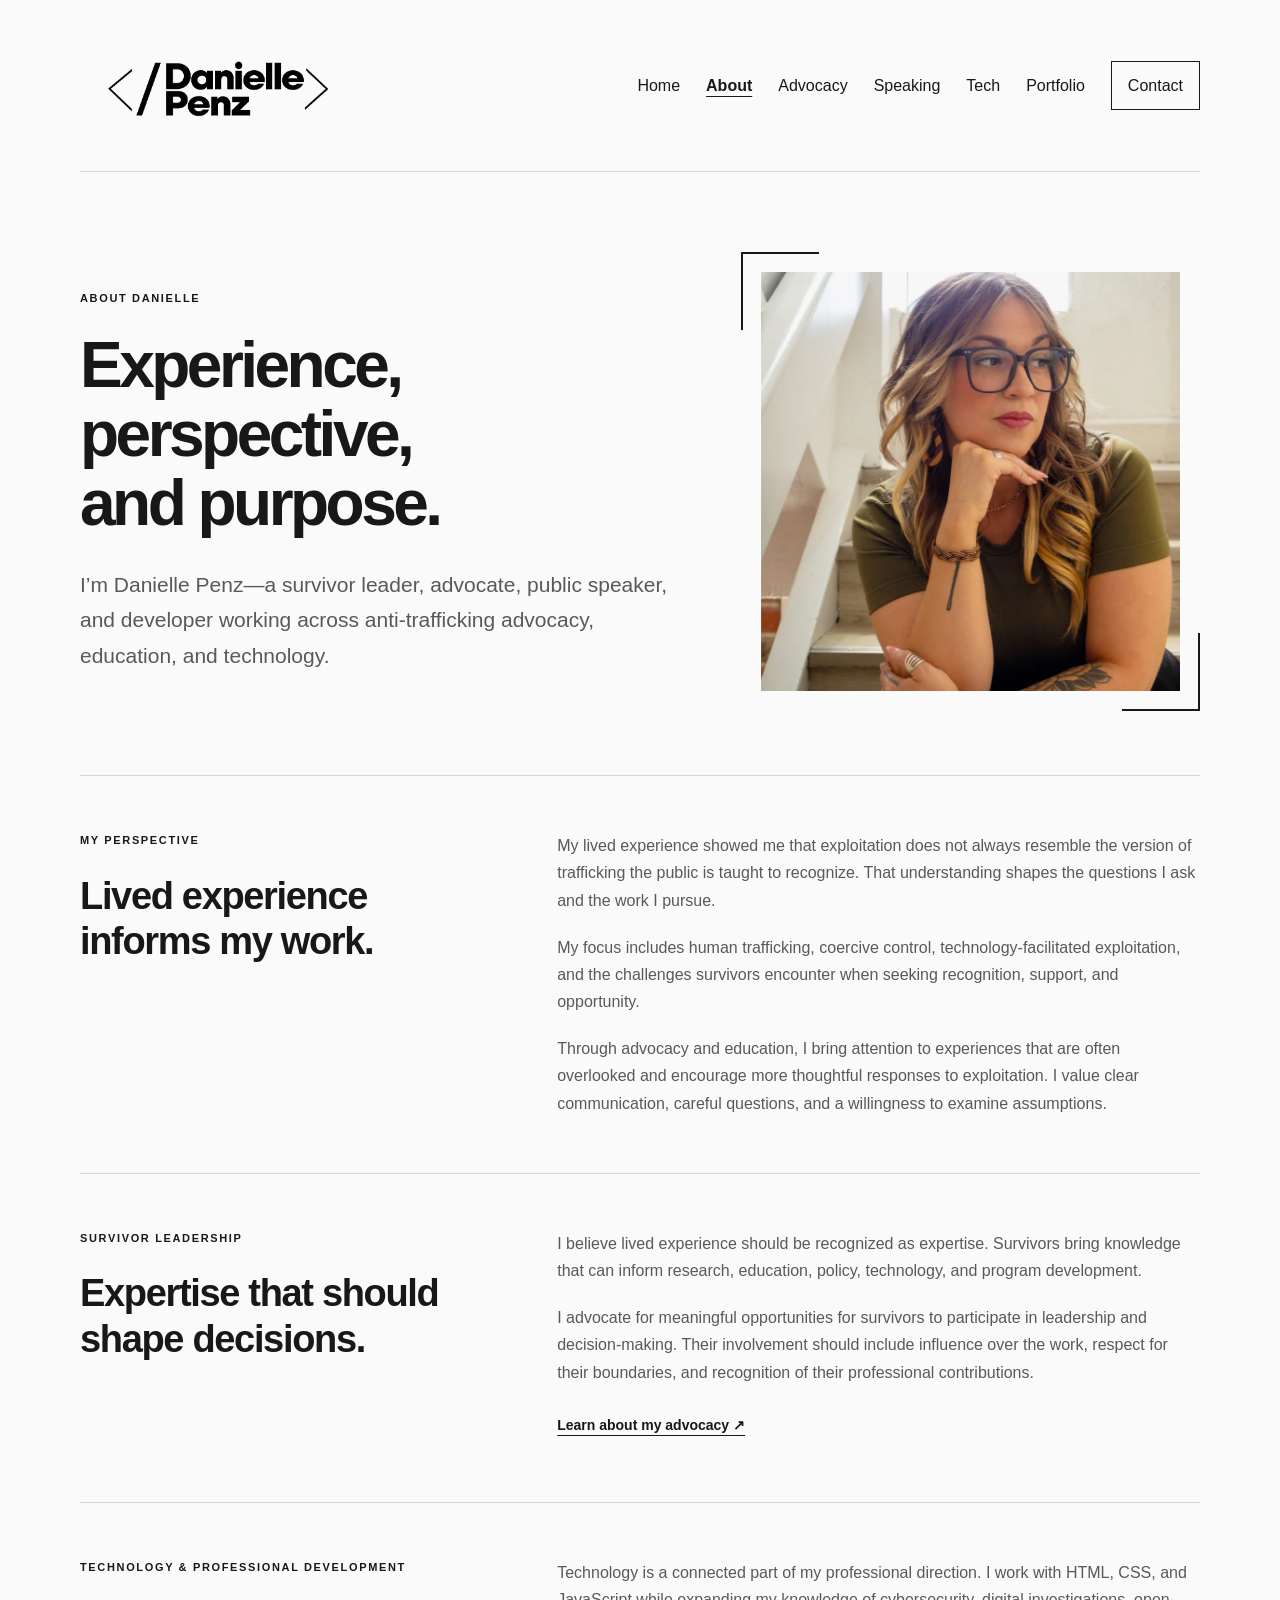
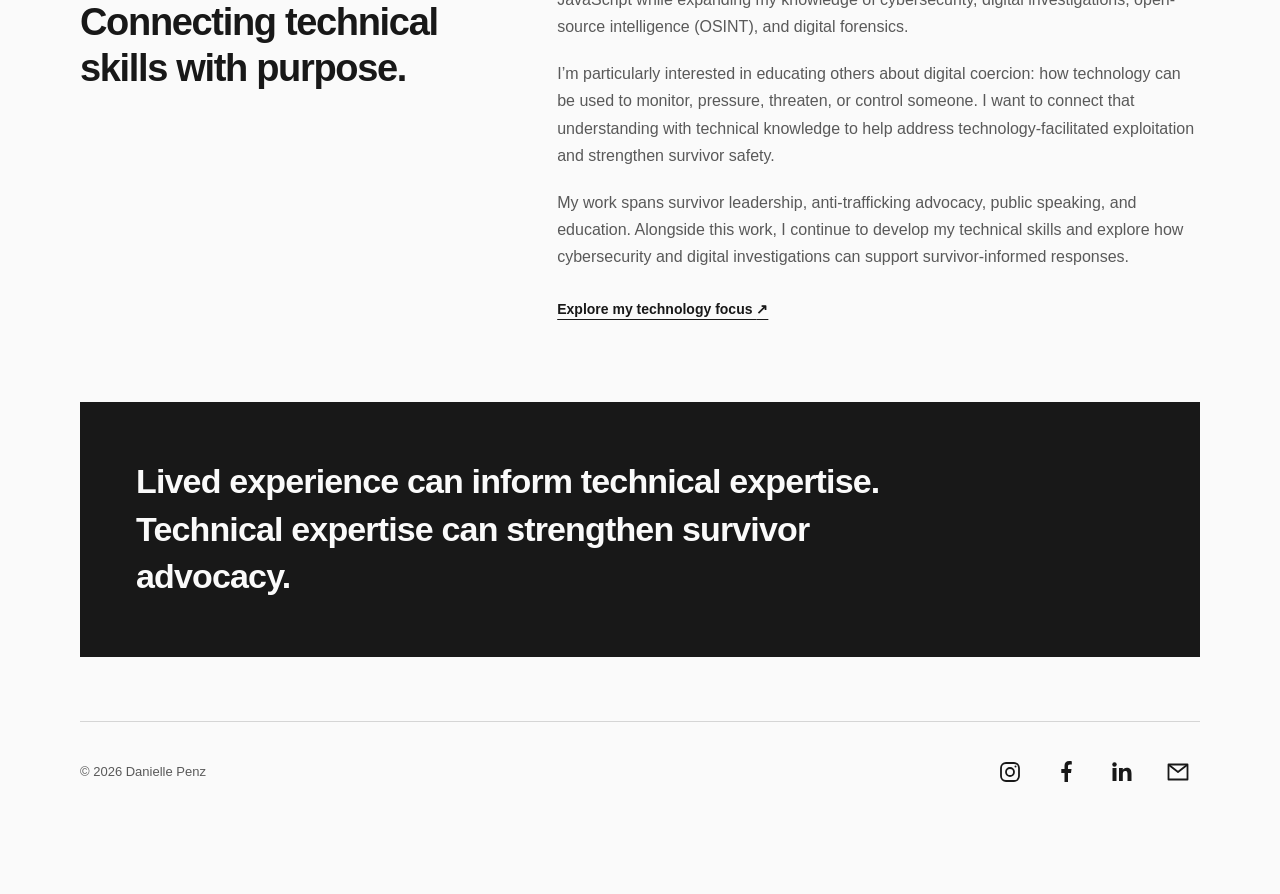
==== about.html @ a491c92e "Refine website wording, navigation, and contact layout" ====
<!doctype html>
<html lang="en">

<head>
    <meta charset="UTF-8">
    <meta name="viewport" content="width=device-width, initial-scale=1.0">
    <meta name="description"
        content="Meet Danielle Penz, a survivor leader, advocate, public speaker, and developer connecting lived experience with education about human trafficking, digital coercion, and systems change.">
    <title>About | Danielle Penz</title>
    <link rel="stylesheet" href="css/style.css">
    <script src="js/main.js" defer></script>
</head>

<body>
    <a class="skip-link" href="#main-content">Skip to content</a>

    <header class="site-header">
        <a class="site-name" href="index.html">
            <img class="site-logo" src="images/dpenz-logo.png" alt="Danielle Penz — Home">
        </a>
    
        <nav aria-label="Main navigation">
            <a href="index.html">Home</a>
            <a href="about.html" aria-current="page">About</a>
            <a href="advocacy.html">Advocacy</a>
            <a href="speaking.html">Speaking</a>
            <a href="tech.html">Tech</a>
            <a href="portfolio.html">Portfolio</a>
            <a href="contact.html">Contact</a>
        </nav>
    </header>

    <main id="main-content" tabindex="-1">
        <section class="page-intro photo-intro" aria-labelledby="page-title">
            <div>
                <p class="eyebrow">About Danielle</p>

                <h1 id="page-title">Experience, perspective, and purpose.</h1>

                <p class="page-lead">
                    I’m Danielle Penz—a survivor leader, advocate,
                    public speaker, and developer working across
                    anti-trafficking advocacy, education, and technology.
                </p>
            </div>

            <figure class="editorial-portrait">
                <img src="images/danielle-about.webp" alt="Danielle Penz seated beside a window" width="900"
                    height="900" fetchpriority="high" loading="eager">
            </figure>
        </section>

        <section class="content-section" aria-labelledby="perspective-title">
            <div>
                <p class="eyebrow">My perspective</p>
                <h2 id="perspective-title">Lived experience informs my work.</h2>
            </div>

            <div class="prose">
                <p>
                    My lived experience showed me that exploitation
                    does not always resemble the version of trafficking
                    the public is taught to recognize. That understanding
                    shapes the questions I ask and the work I pursue.
                </p>

                <p>
                    My focus includes human trafficking, coercive
                    control, technology-facilitated exploitation,
                    and the challenges survivors encounter when
                    seeking recognition, support, and opportunity.
                </p>

                <p>
                    Through advocacy and education, I bring attention
                    to experiences that are often overlooked and
                    encourage more thoughtful responses to exploitation.
                    I value clear communication, careful questions,
                    and a willingness to examine assumptions.
                </p>
            </div>
        </section>

        <section class="content-section" aria-labelledby="leadership-title">
            <div>
                <p class="eyebrow">Survivor leadership</p>
                <h2 id="leadership-title">Expertise that should shape decisions.</h2>
            </div>

            <div class="prose">
                <p>
                    I believe lived experience should be recognized
                    as expertise. Survivors bring knowledge that can
                    inform research, education, policy, technology,
                    and program development.
                </p>

                <p>
                    I advocate for meaningful opportunities
                    for survivors to participate in leadership and
                    decision-making. Their involvement should include
                    influence over the work, respect for their boundaries,
                    and recognition of their professional contributions.
                </p>

                <a class="text-link" href="advocacy.html">
                    Learn about my advocacy <span aria-hidden="true">↗</span>
                </a>
            </div>
        </section>

        <section class="content-section" aria-labelledby="technology-title">
            <div>
                <p class="eyebrow">Technology &amp; professional development</p>
                <h2 id="technology-title">Connecting technical skills with purpose.</h2>
            </div>

            <div class="prose">
                <p>
                    Technology is a connected part of my professional
                    direction. I work with HTML, CSS, and JavaScript
                    while expanding my knowledge of cybersecurity,
                    digital investigations, open-source intelligence
                    (OSINT), and digital forensics.
                </p>

                <p>
                    I’m particularly interested in educating others
                    about digital coercion: how technology can be used
                    to monitor, pressure, threaten, or control someone.
                    I want to connect that understanding with technical
                    knowledge to help address technology-facilitated
                    exploitation and strengthen survivor safety.
                </p>

                <p>
                    My work spans survivor leadership, anti-trafficking advocacy, public speaking, and education. Alongside this work, I continue to develop my technical skills and explore how cybersecurity and digital investigations can support survivor-informed responses.
                </p>

                <a class="text-link" href="tech.html">
                    Explore my technology focus
                    <span aria-hidden="true">↗</span>
                </a>
            </div>
        </section>

        <aside class="statement" aria-label="Guiding principle">
            <p>
                Lived experience can inform technical expertise.
                Technical expertise can strengthen survivor advocacy.
            </p>
        </aside>
    </main>

    <footer class="site-footer">
        <p>&copy; 2026 Danielle Penz</p>
    
        <div class="social-links" role="group" aria-label="Connect with Danielle">
            <a href="https://www.instagram.com/dani.elle.penz/" aria-label="Danielle Penz on Instagram">
                <svg viewBox="0 0 24 24" fill="none" stroke="currentColor" stroke-width="1.8" aria-hidden="true"
                    focusable="false">
                    <rect x="3" y="3" width="18" height="18" rx="5" />
                    <circle cx="12" cy="12" r="4" />
                    <circle cx="17.5" cy="6.5" r="1" fill="currentColor" stroke="none" />
                </svg>
            </a>
    
            <a href="https://www.facebook.com/dani.elle.455658" aria-label="Danielle Penz on Facebook">
                <svg viewBox="0 0 24 24" fill="currentColor" aria-hidden="true" focusable="false">
                    <path
                        d="M14 22v-9h3l.5-4H14V6.5c0-1.2.4-2 2-2h1.8V1.2C17.5 1.1 16.4 1 15.1 1 12.3 1 10.5 2.7 10.5 5.8V9H7.3v4h3.2v9H14Z" />
                </svg>
            </a>
    
            <a href="https://www.linkedin.com/in/daniellepenz" aria-label="Danielle Penz on LinkedIn">
                <svg viewBox="0 0 24 24" fill="currentColor" aria-hidden="true" focusable="false">
                    <circle cx="4.5" cy="4.5" r="2.2" />
                    <path
                        d="M2.5 8h4v13h-4zM9 8h3.8v1.8h.1c.5-1 1.8-2.1 3.8-2.1 4 0 4.8 2.6 4.8 6V21h-4v-6.5c0-1.6 0-3.6-2.2-3.6s-2.5 1.7-2.5 3.5V21H9V8Z" />
                </svg>
            </a>
    
            <a href="mailto:danielle.penz123@gmail.com" aria-label="Email Danielle Penz">
                <svg viewBox="0 0 24 24" fill="none" stroke="currentColor" stroke-width="1.8" stroke-linecap="round"
                    stroke-linejoin="round" aria-hidden="true" focusable="false">
                    <rect x="2.5" y="4.5" width="19" height="15" />
                    <path d="m3 5 9 7 9-7" />
                </svg>
            </a>
        </div>
    </footer>
    <script type="module" src="https://static.cloudflareinsights.com/beacon.min.js" data-cf-beacon="{&quot;token&quot;:&quot;ff6d3a5f339f40df885882bddbd6ec45&quot;}"></script>
</body>

</html>
---- css/style.css ----
:root {
  --background: #fafafa;
  --text: #181818;
  --muted: #595959;
  --line: #d5d5d5;
}

* {
  box-sizing: border-box;
}

body {
  display: flex;
  flex-direction: column;
  min-height: 100vh;
  min-height: 100svh;
  margin: 0;
  background: var(--background);
  color: var(--text);
  font-family: Arial, Helvetica, sans-serif;
  line-height: 1.7;
}

a {
  color: inherit;
  text-underline-offset: 5px;
}

a:focus-visible {
  outline: 2px solid currentColor;
  outline-offset: 6px;
}

img {
  display: block;
  max-width: 100%;
  height: auto;
}

[hidden] {
  display: none !important;
}

.site-header,
main,
.site-footer {
  width: min(1120px, calc(100% - 64px));
  margin-inline: auto;
}

main {
  flex: 1;
}

.site-header {
  display: flex;
  flex-wrap: wrap;
  justify-content: space-between;
  align-items: center;
  gap: 28px;
  padding-block: 28px;
  border-bottom: 1px solid var(--line);
}

.site-name {
  flex-shrink: 0;
  font-size: 16px;
  font-weight: 700;
  letter-spacing: 0.18em;
  text-transform: uppercase;
  text-decoration: none;
}

nav {
  display: flex;
  align-items: center;
  flex-wrap: wrap;
  gap: 12px 26px;
}

nav a {
  padding-block: 8px;
  font-size: 16px;
  text-decoration: none;
}

nav a:hover,
nav a[aria-current="page"] {
  text-decoration: underline;
  text-decoration-thickness: 1px;
}

nav a[aria-current="page"] {
  font-weight: 700;
}

.site-header nav a[href="contact.html"] {
  padding: 10px 16px;
  border: 1px solid var(--text);
}

.site-header nav a[href="contact.html"]:hover {
  background: var(--text);
  color: var(--background);
}

.menu-toggle {
  min-height: 44px;
  padding: 10px 16px;
  border: 1px solid var(--text);
  background: transparent;
  color: var(--text);
  font: inherit;
  font-size: 14px;
  font-weight: 700;
  cursor: pointer;
}

.menu-toggle:hover,
.menu-toggle[aria-expanded="true"] {
  background: var(--text);
  color: var(--background);
}

.menu-toggle:focus-visible {
  outline: 2px solid var(--text);
  outline-offset: 4px;
}

.eyebrow {
  margin: 0 0 24px;
  font-size: 11px;
  font-weight: 700;
  letter-spacing: 0.15em;
  line-height: 1.6;
  text-transform: uppercase;
}

h1,
h2,
h3 {
  text-wrap: balance;
}

h1 {
  margin: 0;
  font-size: clamp(36px, 5.2vw, 64px);
  font-weight: 700;
  letter-spacing: -0.055em;
  line-height: 1.08;
}

h2 {
  margin: 0 0 20px;
  font-size: clamp(26px, 3.2vw, 38px);
  letter-spacing: -0.035em;
  line-height: 1.2;
}

h3 {
  margin: 0 0 20px;
  font-size: 28px;
  letter-spacing: -0.025em;
  line-height: 1.2;
}

.hero {
  display: grid;
  grid-template-columns: minmax(0, 1.4fr) minmax(0, 1fr);
  align-items: center;
  gap: 64px;
  padding-block: clamp(56px, 9vw, 112px);
}

.hero-content {
  min-width: 0;
}

.hero-description {
  max-width: 540px;
  margin-block: 28px 32px;
  color: var(--muted);
  font-size: 18px;
}

.hero-actions {
  display: flex;
  align-items: center;
  flex-wrap: wrap;
  gap: 20px 28px;
}

.button {
  display: inline-block;
  padding: 14px 22px;
  border: 1px solid var(--text);
  background: var(--text);
  color: white;
  font-size: 14px;
  font-weight: 700;
  line-height: 1.5;
  text-align: center;
  text-decoration: none;
}

.button:hover {
  background: #383838;
}

.button:focus-visible {
  outline-color: var(--text);
}

.text-link {
  display: inline-block;
  max-width: 100%;
  padding-block: 8px;
  font-size: 14px;
  font-weight: 700;
  overflow-wrap: anywhere;
}

.text-link:hover {
  color: var(--muted);
}

.hero-portrait {
  position: relative;
  isolation: isolate;
  width: 100%;
  max-width: 360px;
  justify-self: end;
  margin: 0;
}

.hero-portrait::before {
  position: absolute;
  inset: 14px -14px -14px 14px;
  z-index: -1;
  border: 1px solid var(--line);
  content: "";
}

.hero-portrait img {
  position: relative;
  width: 100%;
}

.page-intro {
  max-width: 880px;
  padding-block: 80px 64px;
}

.page-lead {
  max-width: 680px;
  margin: 28px 0 0;
  color: var(--muted);
  font-size: clamp(18px, 2vw, 21px);
}

.photo-intro {
  display: grid;
  grid-template-columns: minmax(0, 1.3fr) minmax(0, 1fr);
  align-items: center;
  gap: 64px;
  max-width: none;
}

.editorial-portrait {
  margin: 0;
  padding: 0 12px 12px 0;
  background:
    linear-gradient(
      to right,
      transparent 12px,
      var(--line) 12px
    ) bottom / 100% 1px no-repeat,
    linear-gradient(
      to bottom,
      transparent 12px,
      var(--line) 12px
    ) right / 1px 100% no-repeat;
}

.editorial-portrait img {
  width: 100%;
  height: auto;
}

.content-section {
  display: grid;
  grid-template-columns: minmax(0, 0.9fr) minmax(0, 1.4fr);
  align-items: start;
  gap: 64px;
  padding-block: 56px;
  border-top: 1px solid var(--line);
}

.content-section > * {
  min-width: 0;
}

.prose p,
.project > p:not(.eyebrow) {
  margin: 0 0 20px;
  color: var(--muted);
}

.prose > :last-child {
  margin-bottom: 0;
}

.statement {
  margin-block: 16px 64px;
  padding: clamp(28px, 5vw, 56px);
  background: var(--text);
  color: var(--background);
}

.statement p {
  max-width: 800px;
  margin: 0;
  font-size: clamp(22px, 3vw, 34px);
  font-weight: 700;
  letter-spacing: -0.025em;
  line-height: 1.4;
}

.topic-list {
  margin: 0;
  padding: 0;
  list-style: none;
}

.topic-list li {
  padding-block: 18px;
  border-bottom: 1px solid var(--line);
  font-size: 18px;
}

.topic-list li:first-child {
  padding-top: 0;
}

.topic-detail {
  border-bottom: 1px solid var(--line);
}

.topic-detail:first-child {
  border-top: 1px solid var(--line);
}

.topic-detail summary {
  position: relative;
  padding: 22px 40px 22px 0;
  font-size: 18px;
  font-weight: 700;
  line-height: 1.5;
  cursor: pointer;
  list-style: none;
}

.topic-detail summary::-webkit-details-marker {
  display: none;
}

.topic-detail summary::after {
  position: absolute;
  right: 8px;
  top: 27px;
  width: 8px;
  height: 8px;
  border-right: 1px solid currentColor;
  border-bottom: 1px solid currentColor;
  transform: rotate(45deg);
  content: "";
}

.topic-detail[open] summary::after {
  transform: rotate(225deg);
  top: 31px;
}

.topic-detail summary:hover {
  color: var(--muted);
}

.topic-detail summary:focus-visible {
  outline: 2px solid var(--text);
  outline-offset: 4px;
}

.topic-detail p {
  margin: 0;
  padding: 0 24px 24px 0;
  color: var(--muted);
}

.project-tools {
  display: flex;
  flex-wrap: wrap;
  gap: 8px;
  margin: 24px 0;
  padding: 0;
  list-style: none;
}

.project-tools li {
  padding: 6px 12px;
  border: 1px solid var(--line);
  font-size: 12px;
}

.tech-grid {
  display: grid;
  grid-template-columns: repeat(2, minmax(0, 1fr));
  gap: 24px;
  margin-block: 8px 56px;
}

.tech-card {
  min-width: 0;
  padding: clamp(24px, 3vw, 36px);
  border: 1px solid var(--line);
  background: #fff;
}

.tech-card:first-child {
  background: var(--text);
  color: var(--background);
}

.tech-card:first-child .prose p {
  color: #dedede;
}

.tech-card h2 {
  font-size: clamp(26px, 2.8vw, 34px);
}

.callout {
  margin-block: 24px 64px;
  padding: clamp(28px, 5vw, 56px);
  background: var(--text);
  color: var(--background);
}

.callout .eyebrow {
  color: #bdbdbd;
}

.callout h2 {
  max-width: 740px;
}

.callout > p:not(.eyebrow) {
  max-width: 640px;
  margin: 0 0 28px;
  color: #dedede;
}

.callout .button {
  border-color: var(--background);
  background: var(--background);
  color: var(--text);
}

.callout .button:hover {
  background: #dedede;
}

.callout .button:focus-visible {
  outline-color: var(--background);
}

.contact-panel {
  margin-top: 0;
}

.contact-email {
  display: inline-block;
  max-width: 100%;
  font-size: clamp(18px, 3vw, 32px);
  font-weight: 700;
  letter-spacing: -0.025em;
  overflow-wrap: anywhere;
}

.contact-email:hover {
  color: #c5c5c5;
}

.contact-page .page-intro h1 {
  font-size: clamp(48px, 8vw, 96px);
}

.contact-page .contact-panel {
  padding-block: clamp(36px, 5vw, 64px);
}

.contact-page .contact-email {
  margin-top: 12px;
  font-size: clamp(19px, 3.2vw, 36px);
  text-decoration-thickness: 1px;
  text-underline-offset: 8px;
}

.inquiry-guides {
  display: grid;
  grid-template-columns: repeat(2, minmax(0, 1fr));
  gap: 48px;
  margin-bottom: 56px;
}

.inquiry-guides .content-section {
  display: block;
  padding-block: 28px 0;
}

.inquiry-guides h2 {
  font-size: clamp(26px, 3vw, 34px);
}

.advocacy-page .page-intro {
  max-width: 1000px;
  padding-bottom: 80px;
}

.advocacy-page .content-section {
  padding-block: 64px;
}

.leadership-statement {
  margin-block: 16px 56px;
  padding: clamp(28px, 6vw, 72px);
  background: var(--text);
  color: var(--background);
}

.statement-display {
  max-width: 900px;
  margin: 0;
  font-size: clamp(32px, 5vw, 62px);
  font-weight: 700;
  line-height: 1.12;
  letter-spacing: -0.045em;
  text-wrap: balance;
}

.statement-support {
  max-width: 580px;
  margin: 28px 0 0;
  color: #d5d5d5;
}

.signal-intro {
  display: grid;
  grid-template-columns: minmax(0, 1.6fr) minmax(0, 1fr);
  align-items: center;
  gap: 48px;
  max-width: none;
}

.signal-copy {
  min-width: 0;
}

.signal-art {
  color: #626262;
  padding: 20px 0;
}

.signal-art svg {
  display: block;
  width: 100%;
  height: auto;
}

.portfolio-page .page-intro {
  padding-bottom: 48px;
}

.portfolio-pending {
  display: grid;
  grid-template-columns: minmax(0, 1.2fr) minmax(0, 1fr);
  gap: 48px;
  align-items: end;
  margin-bottom: 80px;
  padding-block: 48px;
  border-top: 1px solid var(--text);
}

.portfolio-pending h2 {
  margin-bottom: 0;
  font-size: clamp(42px, 6vw, 76px);
  font-weight: 400;
  letter-spacing: -0.055em;
}

.speaking-actions {
  margin-top: 32px;
}

.speaking-page #topics-title {
  scroll-margin-top: 32px;
}

.site-footer {
  display: flex;
  justify-content: space-between;
  align-items: center;
  flex-wrap: wrap;
  gap: 16px;
  padding-block: 28px;
  border-top: 1px solid var(--line);
  font-size: 13px;
}

.site-footer p {
  margin: 0;
  color: var(--muted);
}

.site-footer a {
  padding-block: 8px;
}

.has-back-to-top .site-footer {
  padding-bottom: calc(100px + env(safe-area-inset-bottom, 0px));
}

.skip-link {
  position: absolute;
  top: 12px;
  left: 12px;
  z-index: 100;
  padding: 12px 20px;
  background: var(--text);
  color: white;
  font-weight: 700;
  transform: translateY(calc(-100% - 24px));
}

.skip-link:focus {
  transform: translateY(0);
  outline: 2px solid var(--text);
  outline-offset: 3px;
}

.back-to-top {
  position: fixed;
  right: calc(24px + env(safe-area-inset-right, 0px));
  bottom: calc(24px + env(safe-area-inset-bottom, 0px));
  z-index: 50;
  display: inline-flex;
  align-items: center;
  justify-content: center;
  gap: 10px;
  min-height: 44px;
  padding: 12px 18px;
  border: 1px solid var(--text);
  background: var(--background);
  color: var(--text);
  box-shadow: 0 4px 18px rgb(0 0 0 / 8%);
  font: inherit;
  font-size: 13px;
  font-weight: 700;
  cursor: pointer;
}

.back-to-top:hover {
  background: var(--text);
  color: var(--background);
}

.back-to-top:focus-visible {
  outline: 2px solid var(--text);
  outline-offset: 4px;
}

@keyframes section-entrance {
  from {
    opacity: 0.35;
    transform: translateY(12px);
  }

  to {
    opacity: 1;
    transform: translateY(0);
  }
}

@media (prefers-reduced-motion: no-preference) {
  .section-enter {
    animation: section-entrance 450ms ease-out both;
  }
}

.section-enter:focus-within {
  animation: none;
}

@media (max-width: 900px) {
  .site-header {
    align-items: flex-start;
    flex-direction: column;
    gap: 16px;
  }

  .hero,
  .content-section {
    gap: 36px;
  }

  .photo-intro {
    gap: 32px;
  }

  .site-header.has-menu {
    flex-direction: row;
    align-items: center;
    justify-content: space-between;
  }

  .has-menu .site-name {
    flex-shrink: 1;
  }

  .has-menu nav {
    flex-basis: 100%;
    flex-direction: column;
    align-items: stretch;
    gap: 0;
    padding-top: 12px;
    border-top: 1px solid var(--line);
  }

  .has-menu nav a {
    display: block;
    padding: 14px 0;
    border-bottom: 1px solid var(--line);
  }

  .has-menu nav a[href="contact.html"] {
    margin-top: 12px;
    padding: 12px 16px;
    text-align: center;
  }

  .hero-portrait {
    max-width: min(314px, calc(100% - 14px));
  }
}

@media (max-width: 700px) {
  .site-header,
  main,
  .site-footer {
    width: calc(100% - 40px);
  }

  .site-header {
    padding-block: 24px;
  }

  nav {
    gap: 8px 20px;
  }

  .hero {
    grid-template-columns: 1fr;
    gap: 40px;
    padding-block: 48px 56px;
  }

  .hero-description {
    font-size: 16px;
  }

  .hero-portrait {
    justify-self: start;
    max-width: min(314px, calc(100% - 14px));
  }

  .page-intro {
    padding-block: 48px;
  }

  .content-section {
    grid-template-columns: 1fr;
    gap: 20px;
    padding-block: 40px;
  }

  .statement,
  .callout {
    margin-bottom: 48px;
  }

  .topic-list li,
  .topic-detail summary {
    font-size: 16px;
  }

  .photo-intro,
  .tech-grid {
    grid-template-columns: 1fr;
  }

  .editorial-portrait {
    width: 100%;
    max-width: 420px;
  }

  .signal-intro,
  .portfolio-pending,
  .inquiry-guides {
    grid-template-columns: 1fr;
    gap: 28px;
  }

  .signal-art {
    width: min(100%, 280px);
    justify-self: end;
    padding: 0;
  }

  .advocacy-page .page-intro {
    padding-bottom: 48px;
  }

  .advocacy-page .content-section {
    padding-block: 40px;
  }

  .portfolio-pending {
    margin-bottom: 48px;
    padding-block: 32px;
  }

  .back-to-top {
    right: calc(16px + env(safe-area-inset-right, 0px));
    bottom: calc(16px + env(safe-area-inset-bottom, 0px));
    padding: 10px 14px;
  }
}

@media (prefers-reduced-motion: reduce) {
  .section-enter {
    animation: none;
  }
}

@media print {
  .back-to-top {
    display: none !important;
  }

  .section-enter {
    animation: none;
  }
}

.site-name {
  display: block;
  width: 276px;
  max-width: 100%;
  overflow: hidden;
  line-height: 0;
}

.site-logo {
  display: block;
  width: 100%;
  height: 115px;
  object-fit: cover;
  object-position: center;
}

@media (max-width: 700px) {
  .site-name {
    width: 210px;
  }

  .site-logo {
    height: 88px;
  }
}

.advocacy-page .advocacy-intro {
  display: grid;
  grid-template-columns: minmax(0, 1.2fr) minmax(0, 1fr);
  align-items: center;
  gap: 48px;
  max-width: none;
  padding-block: 80px;
}

.advocacy-intro-copy {
  min-width: 0;
}

.advocacy-intro h1 {
  font-size: clamp(36px, 4.5vw, 58px);
}

.advocacy-wave {
  width: 100%;
  color: var(--text);
}

.advocacy-wave svg {
  display: block;
  width: 100%;
  height: auto;
}

.advocacy-page .leadership-statement {
  margin-top: 0;
}

.contact-layout {
  display: grid;
  grid-template-columns: minmax(0, 1fr) minmax(0, 1.1fr);
  align-items: start;
  gap: clamp(32px, 5vw, 72px);
  padding-block: 72px 88px;
}

.contact-layout > * {
  min-width: 0;
}

.contact-page .contact-intro {
  max-width: none;
  padding: 0;
}

.contact-page .contact-intro h1 {
  max-width: 7ch;
  font-size: clamp(52px, 6.5vw, 88px);
}

.contact-intro .page-lead {
  max-width: 470px;
}

.contact-signature {
  margin: 36px 0 0;
  padding-top: 24px;
  border-top: 1px solid var(--text);
  font-size: 11px;
  font-weight: 700;
  letter-spacing: 0.13em;
  line-height: 1.8;
  text-transform: uppercase;
}

.inquiry-card {
  position: relative;
  isolation: isolate;
  margin-right: 10px;
  padding: clamp(24px, 3.5vw, 44px);
  border: 1px solid var(--text);
  background: var(--background);
}

.inquiry-card::before {
  position: absolute;
  inset: 8px -9px -9px 8px;
  z-index: -1;
  border: 1px solid var(--text);
  content: "";
  pointer-events: none;
}

.inquiry-card-logo {
  width: min(240px, 100%);
  margin-bottom: 24px;
}

.inquiry-card-logo img {
  display: block;
  width: 100%;
  height: auto;
}

.inquiry-card > .eyebrow {
  margin-bottom: 16px;
}

.inquiry-card h2 {
  margin-bottom: 16px;
  font-size: clamp(28px, 3vw, 38px);
}

.inquiry-card-description {
  margin: 0 0 28px;
  color: var(--muted);
}

.inquiry-card-actions {
  display: grid;
  gap: 12px;
}

.inquiry-card-actions .button {
  display: flex;
  justify-content: space-between;
  align-items: center;
  gap: 16px;
  min-height: 54px;
  padding: 16px 20px;
  text-align: left;
}

.inquiry-card-actions .button span:first-child {
  min-width: 0;
}

.inquiry-card-actions .button span[aria-hidden="true"] {
  flex-shrink: 0;
  font-size: 22px;
  line-height: 1;
}

.inquiry-card-direct {
  margin-top: 28px;
  padding-top: 24px;
  border-top: 1px solid var(--line);
}

.inquiry-card-direct .eyebrow {
  margin-bottom: 10px;
}

.inquiry-email {
  display: inline-block;
  max-width: 100%;
  padding-block: 4px;
  font-size: clamp(16px, 1.8vw, 21px);
  font-weight: 700;
  letter-spacing: -0.025em;
  overflow-wrap: anywhere;
  text-decoration-thickness: 1px;
  text-underline-offset: 5px;
}

.inquiry-email:hover {
  color: var(--muted);
}

.inquiry-email-note {
  margin: 12px 0 0;
  color: var(--muted);
  font-size: 13px;
}

@media (max-width: 900px) {
  .advocacy-page .advocacy-intro {
    gap: 28px;
    padding-block: 56px;
  }

  .contact-layout {
    grid-template-columns: 1fr;
    gap: 40px;
    padding-block: 48px 64px;
  }

  .contact-page .contact-intro h1 {
    max-width: none;
  }

  .contact-intro .page-lead {
    max-width: 640px;
  }

  .contact-signature {
    max-width: 640px;
  }

  .inquiry-card {
    width: calc(100% - 10px);
    max-width: 640px;
    margin-right: 0;
  }
}

@media (max-width: 700px) {
  .advocacy-page .advocacy-intro {
    grid-template-columns: 1fr;
    gap: 28px;
    padding-block: 48px;
  }

  .advocacy-wave {
    width: min(100%, 460px);
    justify-self: center;
  }

  .contact-page .contact-intro h1 {
    font-size: clamp(48px, 11vw, 72px);
  }

  .inquiry-card {
    padding: 24px;
  }

  .inquiry-card-actions .button {
    padding: 14px 16px;
  }
}

.contact-page .inquiry-card {
  position: relative;
  isolation: isolate;
  border: 1px solid var(--text);
  background: var(--background);
  outline: 1px solid var(--line);
  outline-offset: 8px;
}

.contact-page .inquiry-card::before {
  content: none;
}

.portfolio-page .portfolio-intro {
  display: grid;
  grid-template-columns: minmax(0, 1.3fr) minmax(0, 1fr);
  align-items: center;
  gap: 48px;
  max-width: none;
}

.portfolio-intro > div {
  min-width: 0;
}

.portfolio-art {
  width: 100%;
  max-width: 440px;
  justify-self: end;
  color: var(--text);
}

.portfolio-art svg {
  display: block;
  width: 100%;
  height: auto;
}

@media (max-width: 700px) {
  .portfolio-page .portfolio-intro {
    grid-template-columns: 1fr;
    gap: 32px;
  }

  .portfolio-art {
    max-width: 340px;
    justify-self: center;
  }
}

.hero {
  grid-template-columns: minmax(0, 1.25fr) minmax(0, 1fr);
  gap: 40px;
}

.hero-portrait {
  width: calc(100% - 40px);
  max-width: 360px;
  justify-self: center;
}

.hero-portrait::before,
.hero-portrait::after {
  position: absolute;
  width: 76px;
  height: 76px;
  z-index: 1;
  border: 0;
  content: "";
  pointer-events: none;
}

.hero-portrait::before {
  inset: -20px auto auto -20px;
  border-top: 2px solid var(--text);
  border-left: 2px solid var(--text);
}

.hero-portrait::after {
  inset: auto -20px -20px auto;
  border-right: 2px solid var(--text);
  border-bottom: 2px solid var(--text);
}

@media (max-width: 700px) {
  .hero {
    grid-template-columns: 1fr;
    gap: 52px;
  }

  .hero-portrait {
    width: calc(100% - 40px);
    max-width: 314px;
    justify-self: center;
  }

  .hero-portrait::before,
  .hero-portrait::after {
    width: 56px;
    height: 56px;
  }
}

.editorial-portrait,
.advocacy-wave,
.signal-art,
.portfolio-art,
.contact-page .inquiry-card {
  position: relative;
  isolation: isolate;
}

.editorial-portrait {
  padding: 0;
  background: none;
}

.editorial-portrait,
.advocacy-wave,
.signal-art,
.portfolio-art {
  width: calc(100% - 40px);
  justify-self: center;
  margin: 20px;
}

.editorial-portrait::before,
.editorial-portrait::after,
.advocacy-wave::before,
.advocacy-wave::after,
.signal-art::before,
.signal-art::after,
.portfolio-art::before,
.portfolio-art::after,
.contact-page .inquiry-card::before,
.contact-page .inquiry-card::after {
  position: absolute;
  width: 76px;
  height: 76px;
  z-index: 1;
  border: 0;
  content: "";
  pointer-events: none;
}

.editorial-portrait::before,
.advocacy-wave::before,
.signal-art::before,
.portfolio-art::before,
.contact-page .inquiry-card::before {
  inset: -20px auto auto -20px;
  border-top: 2px solid var(--text);
  border-left: 2px solid var(--text);
}

.editorial-portrait::after,
.advocacy-wave::after,
.signal-art::after,
.portfolio-art::after,
.contact-page .inquiry-card::after {
  inset: auto -20px -20px auto;
  border-right: 2px solid var(--text);
  border-bottom: 2px solid var(--text);
}

.contact-page .inquiry-card {
  width: calc(100% - 40px);
  justify-self: center;
  margin: 20px;
  border: 1px solid var(--line);
  outline: none;
}

@media (max-width: 700px) {
  .editorial-portrait::before,
  .editorial-portrait::after,
  .advocacy-wave::before,
  .advocacy-wave::after,
  .signal-art::before,
  .signal-art::after,
  .portfolio-art::before,
  .portfolio-art::after,
  .contact-page .inquiry-card::before,
  .contact-page .inquiry-card::after {
    width: 56px;
    height: 56px;
  }
}

.social-links {
  display: flex;
  align-items: center;
  flex-wrap: wrap;
  gap: 12px;
}

.social-links a {
  display: inline-flex;
  align-items: center;
  justify-content: center;
  flex-shrink: 0;
  min-width: 44px;
  min-height: 44px;
  padding: 10px;
  color: #181818;
  text-decoration: none;
}

.social-links svg {
  display: block;
  flex-shrink: 0;
  width: 24px;
  height: 24px;
}

.social-links a:hover {
  color: #595959;
}

.social-links a:focus-visible {
  outline: 2px solid var(--text);
  outline-offset: 4px;
}

.contact-social {
  display: flex;
  justify-content: space-between;
  align-items: center;
  flex-wrap: wrap;
  gap: 24px 40px;
  margin-bottom: 48px;
  padding-block: 40px;
  border-top: 1px solid var(--line);
}

.contact-social .eyebrow {
  margin-bottom: 12px;
}

.contact-social h2 {
  margin: 0;
}

.social-links-labeled {
  gap: 12px 24px;
}

.social-links-labeled a {
  justify-content: flex-start;
  gap: 10px;
  font-size: 14px;
  font-weight: 700;
}

.social-links-labeled a:hover span {
  text-decoration: underline;
  text-underline-offset: 5px;
}

@media (max-width: 700px) {
  .contact-social {
    align-items: flex-start;
    flex-direction: column;
    padding-block: 32px;
  }

  .social-links-labeled {
    gap: 8px 16px;
  }
}
.contact-conversation {
  width: min(100%, 380px);
  margin-top: 56px;
  color: var(--text);
}

.contact-conversation svg {
  display: block;
  width: 100%;
  height: auto;
}
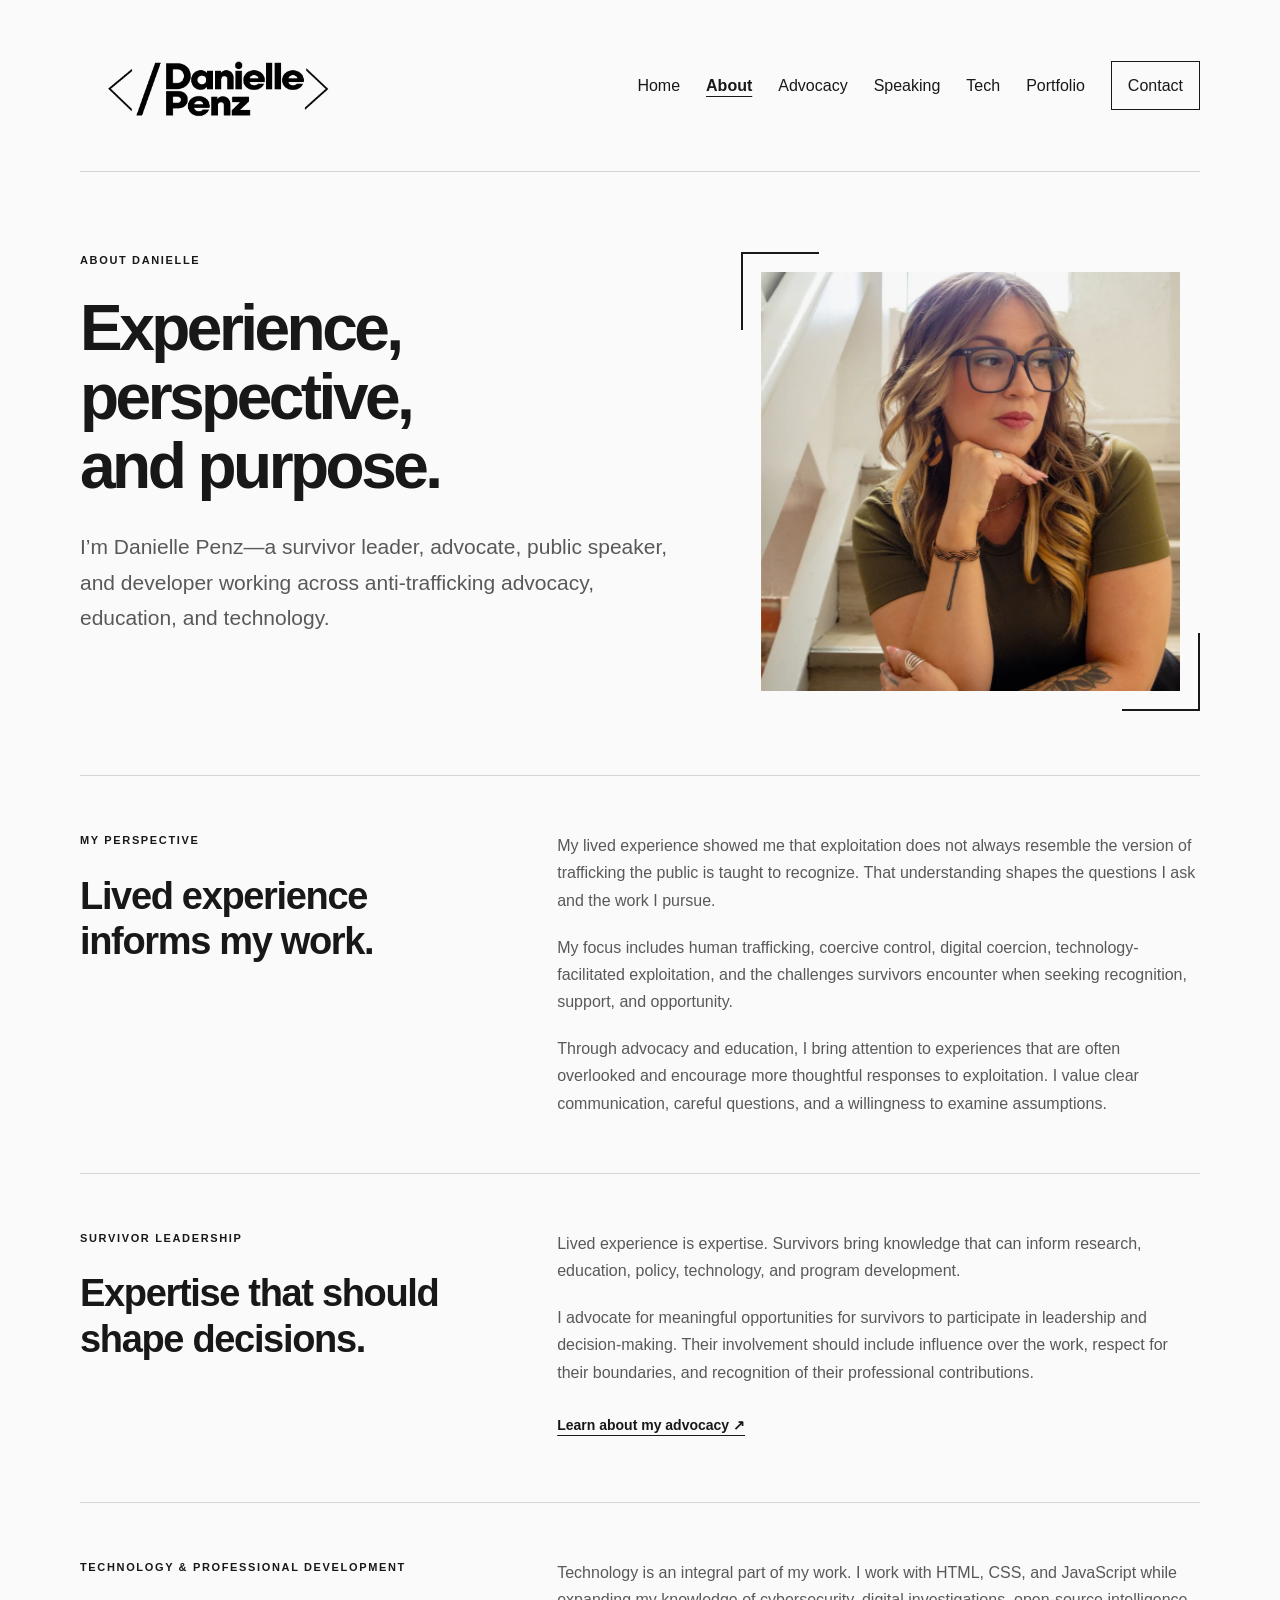
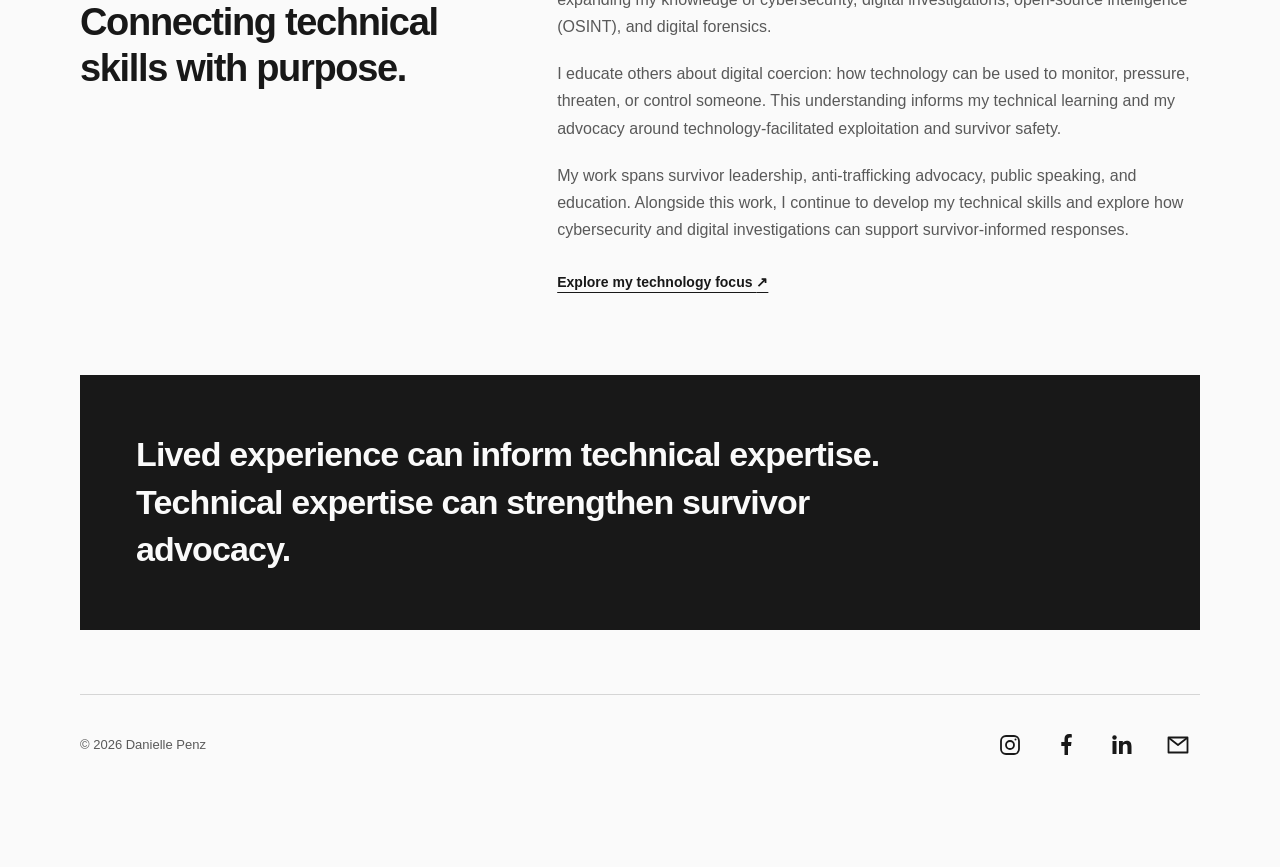
==== commit 421a0c22: "Refine site copy, portfolio, and page layout consistency" ====
--- a/about.html
+++ b/about.html
@@ -66,7 +66,7 @@
 
                 <p>
                     My focus includes human trafficking, coercive
-                    control, technology-facilitated exploitation,
+                    control, digital coercion, technology-facilitated exploitation,
                     and the challenges survivors encounter when
                     seeking recognition, support, and opportunity.
                 </p>
@@ -89,8 +89,7 @@
 
             <div class="prose">
                 <p>
-                    I believe lived experience should be recognized
-                    as expertise. Survivors bring knowledge that can
+                    Lived experience is expertise. Survivors bring knowledge that can
                     inform research, education, policy, technology,
                     and program development.
                 </p>
@@ -117,20 +116,14 @@
 
             <div class="prose">
                 <p>
-                    Technology is a connected part of my professional
-                    direction. I work with HTML, CSS, and JavaScript
+                    Technology is an integral part of my work. I work with HTML, CSS, and JavaScript
                     while expanding my knowledge of cybersecurity,
                     digital investigations, open-source intelligence
                     (OSINT), and digital forensics.
                 </p>
 
                 <p>
-                    I’m particularly interested in educating others
-                    about digital coercion: how technology can be used
-                    to monitor, pressure, threaten, or control someone.
-                    I want to connect that understanding with technical
-                    knowledge to help address technology-facilitated
-                    exploitation and strengthen survivor safety.
+                    I educate others about digital coercion: how technology can be used to monitor, pressure, threaten, or control someone. This understanding informs my technical learning and my advocacy around technology-facilitated exploitation and survivor safety.
                 </p>
 
                 <p>
--- a/css/style.css
+++ b/css/style.css
@@ -1393,3 +1393,78 @@
   width: 100%;
   height: auto;
 }
+
+.portfolio-content-card {
+  min-width: 0;
+  padding: clamp(24px, 4vw, 40px);
+  border: 1px solid var(--line);
+}
+
+.portfolio-content-card h3 {
+  margin-top: 0;
+  font-size: clamp(24px, 3vw, 32px);
+  line-height: 1.2;
+  letter-spacing: -0.025em;
+}
+
+.portfolio-content-card > p:not(.eyebrow) {
+  color: var(--muted);
+}
+
+.portfolio-content-links {
+  display: flex;
+  flex-wrap: wrap;
+  gap: 12px 24px;
+  margin-top: 24px;
+}
+
+.portfolio-content-links a {
+  display: inline-flex;
+  align-items: center;
+  gap: 10px;
+  min-height: 44px;
+  font-size: 14px;
+  font-weight: 700;
+}
+
+.portfolio-content-links svg {
+  width: 24px;
+  height: 24px;
+  flex-shrink: 0;
+}
+
+#main-content > :is(.hero, .page-intro, .contact-layout) {
+  padding-block: 80px 64px;
+  align-items: start;
+}
+
+#main-content > :is(.hero, .page-intro, .contact-layout) h1 {
+  font-size: clamp(36px, 5.2vw, 64px);
+  line-height: 1.08;
+  letter-spacing: -0.055em;
+}
+
+#main-content > .contact-layout .contact-intro h1 {
+  max-width: none;
+}
+
+#main-content > :is(.hero, .page-intro, .contact-layout) :is(.page-lead, .hero-description) {
+  font-size: clamp(18px, 2vw, 21px);
+  line-height: 1.7;
+  margin-top: 28px;
+}
+
+#main-content > :is(.hero, .page-intro, .contact-layout) > :is(.hero-portrait, .editorial-portrait, .advocacy-wave, .signal-art, .portfolio-art, .inquiry-card) {
+  align-self: start;
+  margin-top: 20px;
+}
+
+#main-content > .signal-intro > .signal-art {
+  padding-block: 0;
+}
+
+@media (max-width: 900px) {
+  #main-content > :is(.hero, .page-intro, .contact-layout) {
+    padding-block: 48px 56px;
+  }
+}
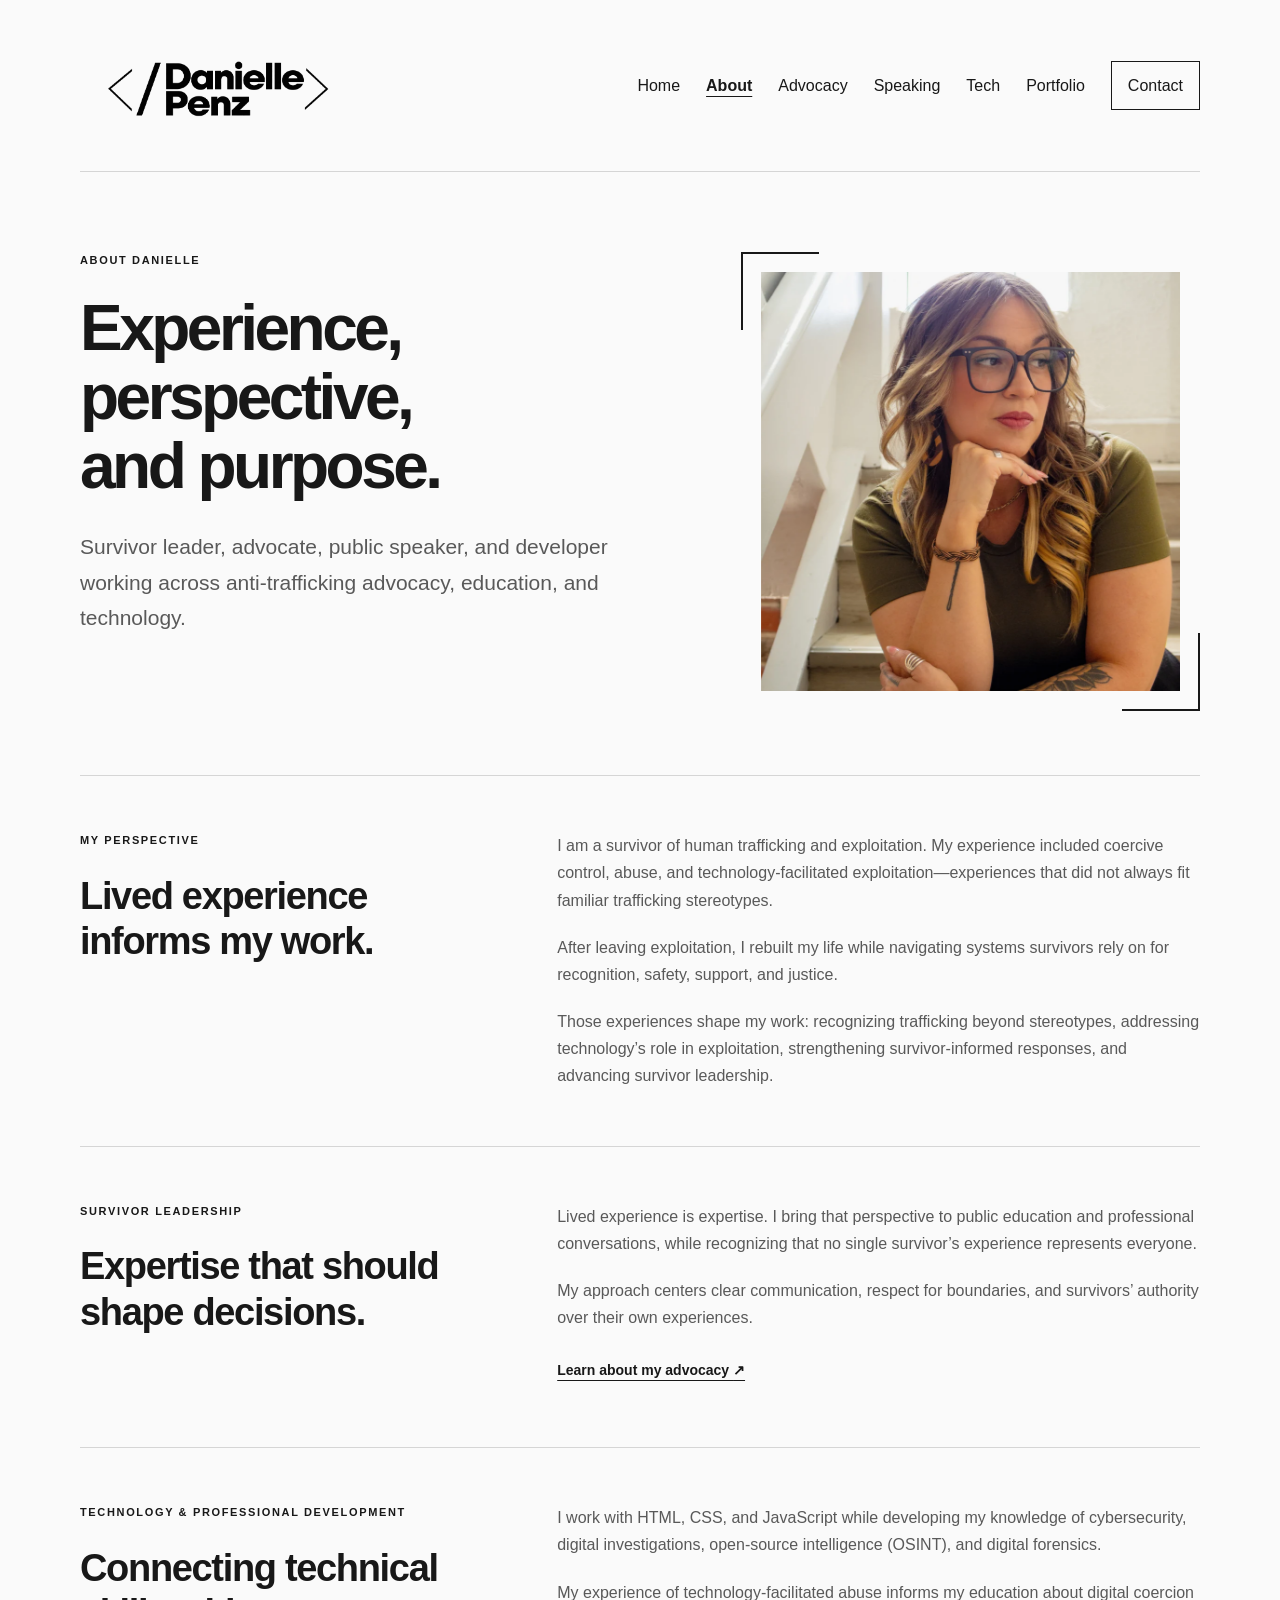
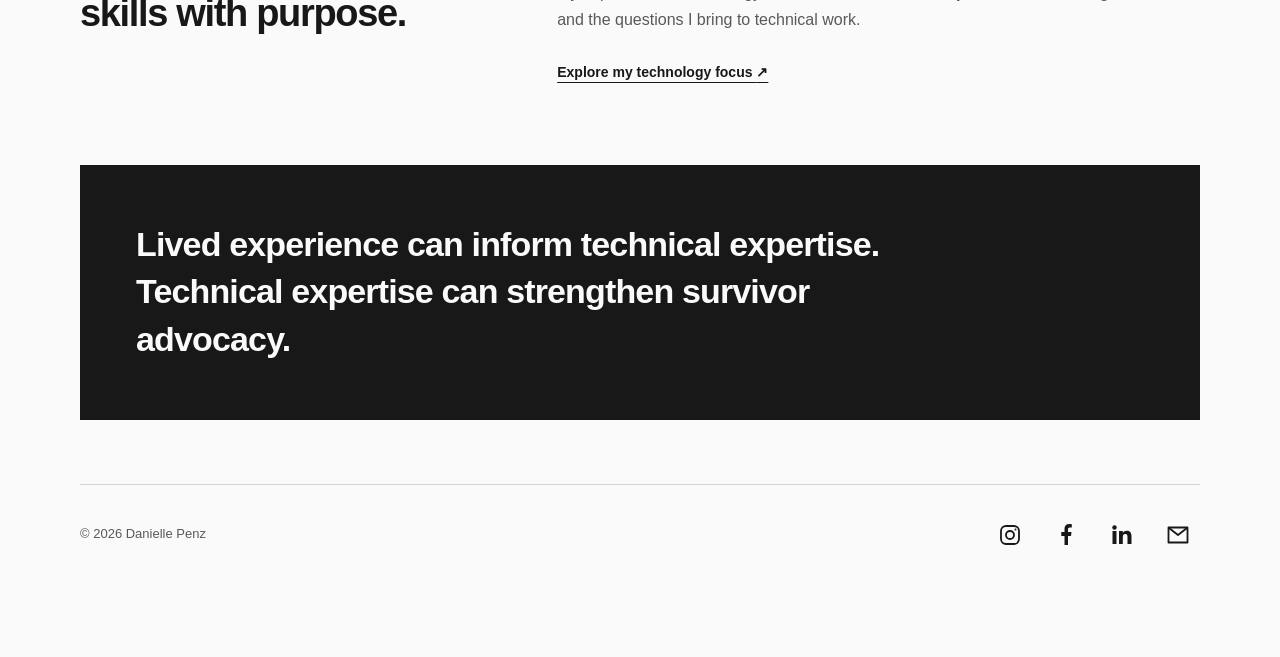
==== commit e421b82a: "Streamline website copy and expand portfolio credentials" ====
--- a/about.html
+++ b/about.html
@@ -18,7 +18,7 @@
         <a class="site-name" href="index.html">
             <img class="site-logo" src="images/dpenz-logo.png" alt="Danielle Penz — Home">
         </a>
-    
+
         <nav aria-label="Main navigation">
             <a href="index.html">Home</a>
             <a href="about.html" aria-current="page">About</a>
@@ -38,7 +38,7 @@
                 <h1 id="page-title">Experience, perspective, and purpose.</h1>
 
                 <p class="page-lead">
-                    I’m Danielle Penz—a survivor leader, advocate,
+                    Survivor leader, advocate,
                     public speaker, and developer working across
                     anti-trafficking advocacy, education, and technology.
                 </p>
@@ -58,25 +58,20 @@
 
             <div class="prose">
                 <p>
-                    My lived experience showed me that exploitation
-                    does not always resemble the version of trafficking
-                    the public is taught to recognize. That understanding
-                    shapes the questions I ask and the work I pursue.
+                    I am a survivor of human trafficking and exploitation. My experience included
+                    coercive control, abuse, and technology-facilitated exploitation—experiences
+                    that did not always fit familiar trafficking stereotypes.
                 </p>
 
                 <p>
-                    My focus includes human trafficking, coercive
-                    control, digital coercion, technology-facilitated exploitation,
-                    and the challenges survivors encounter when
-                    seeking recognition, support, and opportunity.
+                    After leaving exploitation, I rebuilt my life while navigating systems survivors
+                    rely on for recognition, safety, support, and justice.
                 </p>
 
                 <p>
-                    Through advocacy and education, I bring attention
-                    to experiences that are often overlooked and
-                    encourage more thoughtful responses to exploitation.
-                    I value clear communication, careful questions,
-                    and a willingness to examine assumptions.
+                    Those experiences shape my work: recognizing trafficking beyond stereotypes,
+                    addressing technology’s role in exploitation, strengthening survivor-informed
+                    responses, and advancing survivor leadership.
                 </p>
             </div>
         </section>
@@ -89,17 +84,14 @@
 
             <div class="prose">
                 <p>
-                    Lived experience is expertise. Survivors bring knowledge that can
-                    inform research, education, policy, technology,
-                    and program development.
+                    Lived experience is expertise. I bring that perspective to public
+                    education and professional conversations, while recognizing that no
+                    single survivor’s experience represents everyone.
                 </p>
 
                 <p>
-                    I advocate for meaningful opportunities
-                    for survivors to participate in leadership and
-                    decision-making. Their involvement should include
-                    influence over the work, respect for their boundaries,
-                    and recognition of their professional contributions.
+                    My approach centers clear communication, respect for boundaries, and
+                    survivors’ authority over their own experiences.
                 </p>
 
                 <a class="text-link" href="advocacy.html">
@@ -116,18 +108,14 @@
 
             <div class="prose">
                 <p>
-                    Technology is an integral part of my work. I work with HTML, CSS, and JavaScript
-                    while expanding my knowledge of cybersecurity,
-                    digital investigations, open-source intelligence
-                    (OSINT), and digital forensics.
+                    I work with HTML, CSS, and JavaScript while developing my knowledge of
+                    cybersecurity, digital investigations, open-source intelligence (OSINT), and
+                    digital forensics.
                 </p>
 
                 <p>
-                    I educate others about digital coercion: how technology can be used to monitor, pressure, threaten, or control someone. This understanding informs my technical learning and my advocacy around technology-facilitated exploitation and survivor safety.
-                </p>
-
-                <p>
-                    My work spans survivor leadership, anti-trafficking advocacy, public speaking, and education. Alongside this work, I continue to develop my technical skills and explore how cybersecurity and digital investigations can support survivor-informed responses.
+                    My experience of technology-facilitated abuse informs my education
+                    about digital coercion and the questions I bring to technical work.
                 </p>
 
                 <a class="text-link" href="tech.html">
@@ -147,7 +135,7 @@
 
     <footer class="site-footer">
         <p>&copy; 2026 Danielle Penz</p>
-    
+
         <div class="social-links" role="group" aria-label="Connect with Danielle">
             <a href="https://www.instagram.com/dani.elle.penz/" aria-label="Danielle Penz on Instagram">
                 <svg viewBox="0 0 24 24" fill="none" stroke="currentColor" stroke-width="1.8" aria-hidden="true"
@@ -157,14 +145,14 @@
                     <circle cx="17.5" cy="6.5" r="1" fill="currentColor" stroke="none" />
                 </svg>
             </a>
-    
+
             <a href="https://www.facebook.com/dani.elle.455658" aria-label="Danielle Penz on Facebook">
                 <svg viewBox="0 0 24 24" fill="currentColor" aria-hidden="true" focusable="false">
                     <path
                         d="M14 22v-9h3l.5-4H14V6.5c0-1.2.4-2 2-2h1.8V1.2C17.5 1.1 16.4 1 15.1 1 12.3 1 10.5 2.7 10.5 5.8V9H7.3v4h3.2v9H14Z" />
                 </svg>
             </a>
-    
+
             <a href="https://www.linkedin.com/in/daniellepenz" aria-label="Danielle Penz on LinkedIn">
                 <svg viewBox="0 0 24 24" fill="currentColor" aria-hidden="true" focusable="false">
                     <circle cx="4.5" cy="4.5" r="2.2" />
@@ -172,7 +160,7 @@
                         d="M2.5 8h4v13h-4zM9 8h3.8v1.8h.1c.5-1 1.8-2.1 3.8-2.1 4 0 4.8 2.6 4.8 6V21h-4v-6.5c0-1.6 0-3.6-2.2-3.6s-2.5 1.7-2.5 3.5V21H9V8Z" />
                 </svg>
             </a>
-    
+
             <a href="mailto:danielle.penz123@gmail.com" aria-label="Email Danielle Penz">
                 <svg viewBox="0 0 24 24" fill="none" stroke="currentColor" stroke-width="1.8" stroke-linecap="round"
                     stroke-linejoin="round" aria-hidden="true" focusable="false">
--- a/css/style.css
+++ b/css/style.css
@@ -1468,3 +1468,67 @@
     padding-block: 48px 56px;
   }
 }
+
+.portfolio-work-list article + article {
+  border-top: 1px solid var(--line);
+  margin-top: 32px;
+  padding-top: 32px;
+}
+
+.portfolio-work-list h3,
+.credential-list h3 {
+  margin: 0 0 8px;
+}
+
+.portfolio-work-list p:not(.eyebrow),
+.credential-list p {
+  color: var(--muted);
+}
+
+.credential-group {
+  border-top: 1px solid var(--line);
+}
+
+.credential-group:last-child {
+  border-bottom: 1px solid var(--line);
+}
+
+.credential-group summary {
+  padding: 20px 8px;
+  font-weight: 700;
+  cursor: pointer;
+}
+
+.credential-group summary:focus-visible {
+  outline: 2px solid var(--text);
+  outline-offset: 3px;
+}
+
+.credential-list {
+  list-style: none;
+  padding: 0 8px 20px;
+  margin: 0;
+}
+
+.credential-list li + li {
+  margin-top: 24px;
+}
+
+.credential-list h3 {
+  font-size: 16px;
+  line-height: 1.5;
+}
+
+.credential-list p {
+  font-size: 14px;
+  margin: 4px 0 0;
+}
+
+.portfolio-memberships {
+  margin: 0;
+  padding-left: 20px;
+}
+
+.portfolio-memberships li + li {
+  margin-top: 12px;
+}
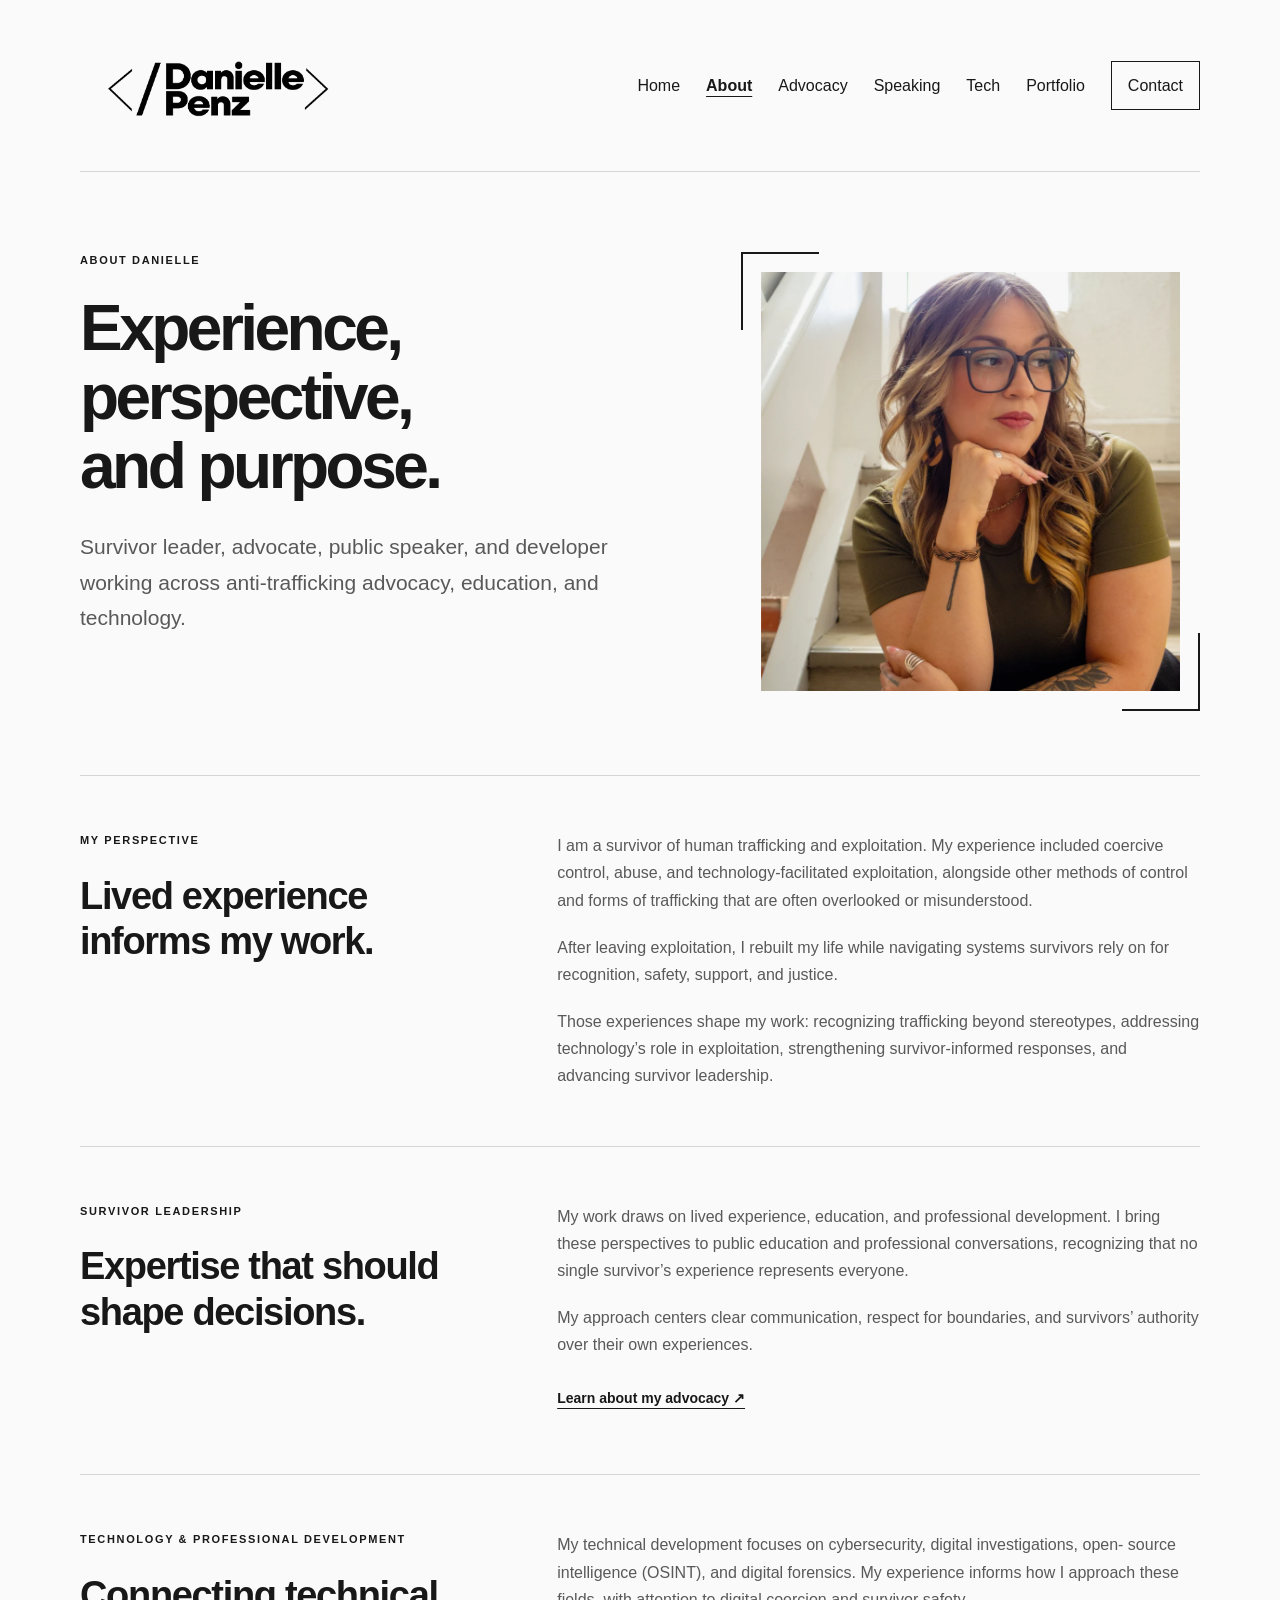
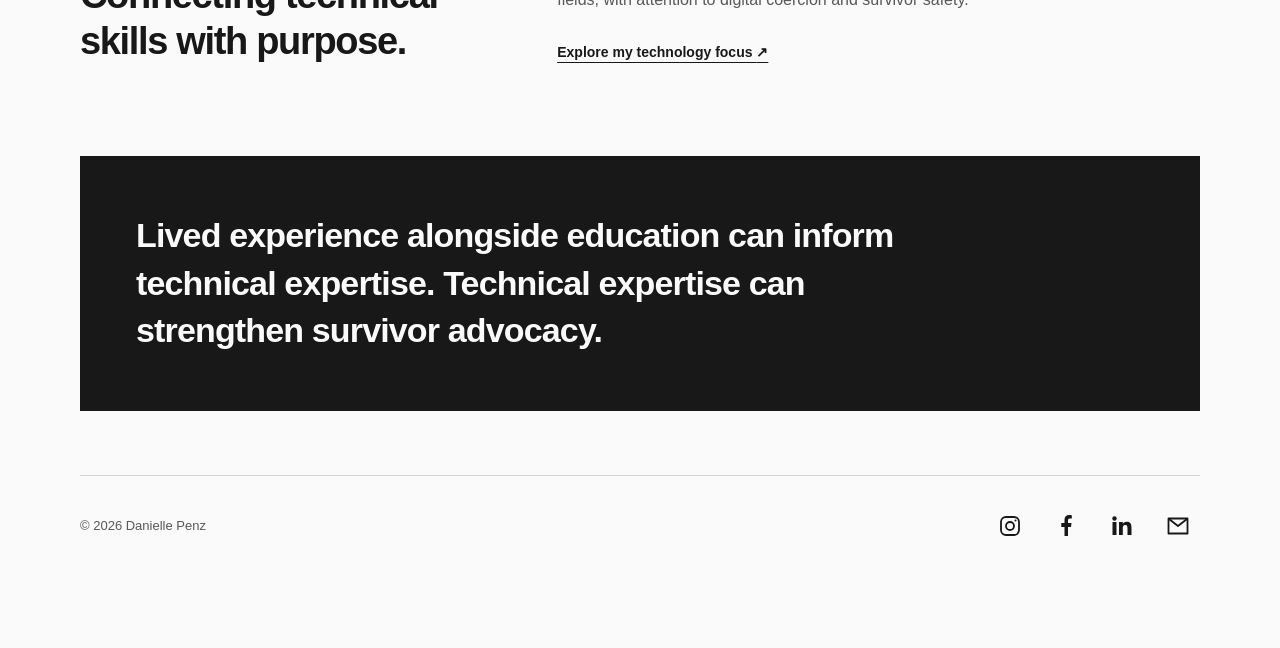
==== commit 3a3b1a43: "Refine advocacy and technical focus, alignment, and logo interaction" ====
--- a/about.html
+++ b/about.html
@@ -59,8 +59,9 @@
             <div class="prose">
                 <p>
                     I am a survivor of human trafficking and exploitation. My experience included
-                    coercive control, abuse, and technology-facilitated exploitation—experiences
-                    that did not always fit familiar trafficking stereotypes.
+                    coercive control, abuse, and technology-facilitated exploitation, alongside
+                    other methods of control and forms of trafficking that are often overlooked or
+                    misunderstood.
                 </p>
 
                 <p>
@@ -84,9 +85,9 @@
 
             <div class="prose">
                 <p>
-                    Lived experience is expertise. I bring that perspective to public
-                    education and professional conversations, while recognizing that no
-                    single survivor’s experience represents everyone.
+                    My work draws on lived experience, education, and professional development. I
+                    bring these perspectives to public education and professional conversations,
+                    recognizing that no single survivor’s experience represents everyone.
                 </p>
 
                 <p>
@@ -108,14 +109,9 @@
 
             <div class="prose">
                 <p>
-                    I work with HTML, CSS, and JavaScript while developing my knowledge of
-                    cybersecurity, digital investigations, open-source intelligence (OSINT), and
-                    digital forensics.
-                </p>
-
-                <p>
-                    My experience of technology-facilitated abuse informs my education
-                    about digital coercion and the questions I bring to technical work.
+                    My technical development focuses on cybersecurity, digital investigations, open-
+                    source intelligence (OSINT), and digital forensics. My experience informs how I
+                    approach these fields, with attention to digital coercion and survivor safety.
                 </p>
 
                 <a class="text-link" href="tech.html">
@@ -127,9 +123,9 @@
 
         <aside class="statement" aria-label="Guiding principle">
             <p>
-                Lived experience can inform technical expertise.
-                Technical expertise can strengthen survivor advocacy.
-            </p>
+                    Lived experience alongside education can inform technical expertise. Technical
+                    expertise can strengthen survivor advocacy.
+                </p>
         </aside>
     </main>
 
--- a/css/style.css
+++ b/css/style.css
@@ -1532,3 +1532,22 @@
 .portfolio-memberships li + li {
   margin-top: 12px;
 }
+
+@media (min-width: 701px) {
+  .aligned-heading-copy > .prose {
+    padding-top: 47px;
+  }
+}
+
+@keyframes logo-press {
+  0%, 100% { transform: translateX(0); filter: blur(0); }
+  25% { transform: translateX(-2px) rotate(-0.5deg); filter: blur(1px); }
+  50% { transform: translateX(2px) rotate(0.5deg); filter: blur(0.6px); }
+  75% { transform: translateX(-1px); filter: blur(0.3px); }
+}
+
+@media (prefers-reduced-motion: no-preference) {
+  .site-name:active .site-logo {
+    animation: logo-press 220ms ease-out;
+  }
+}
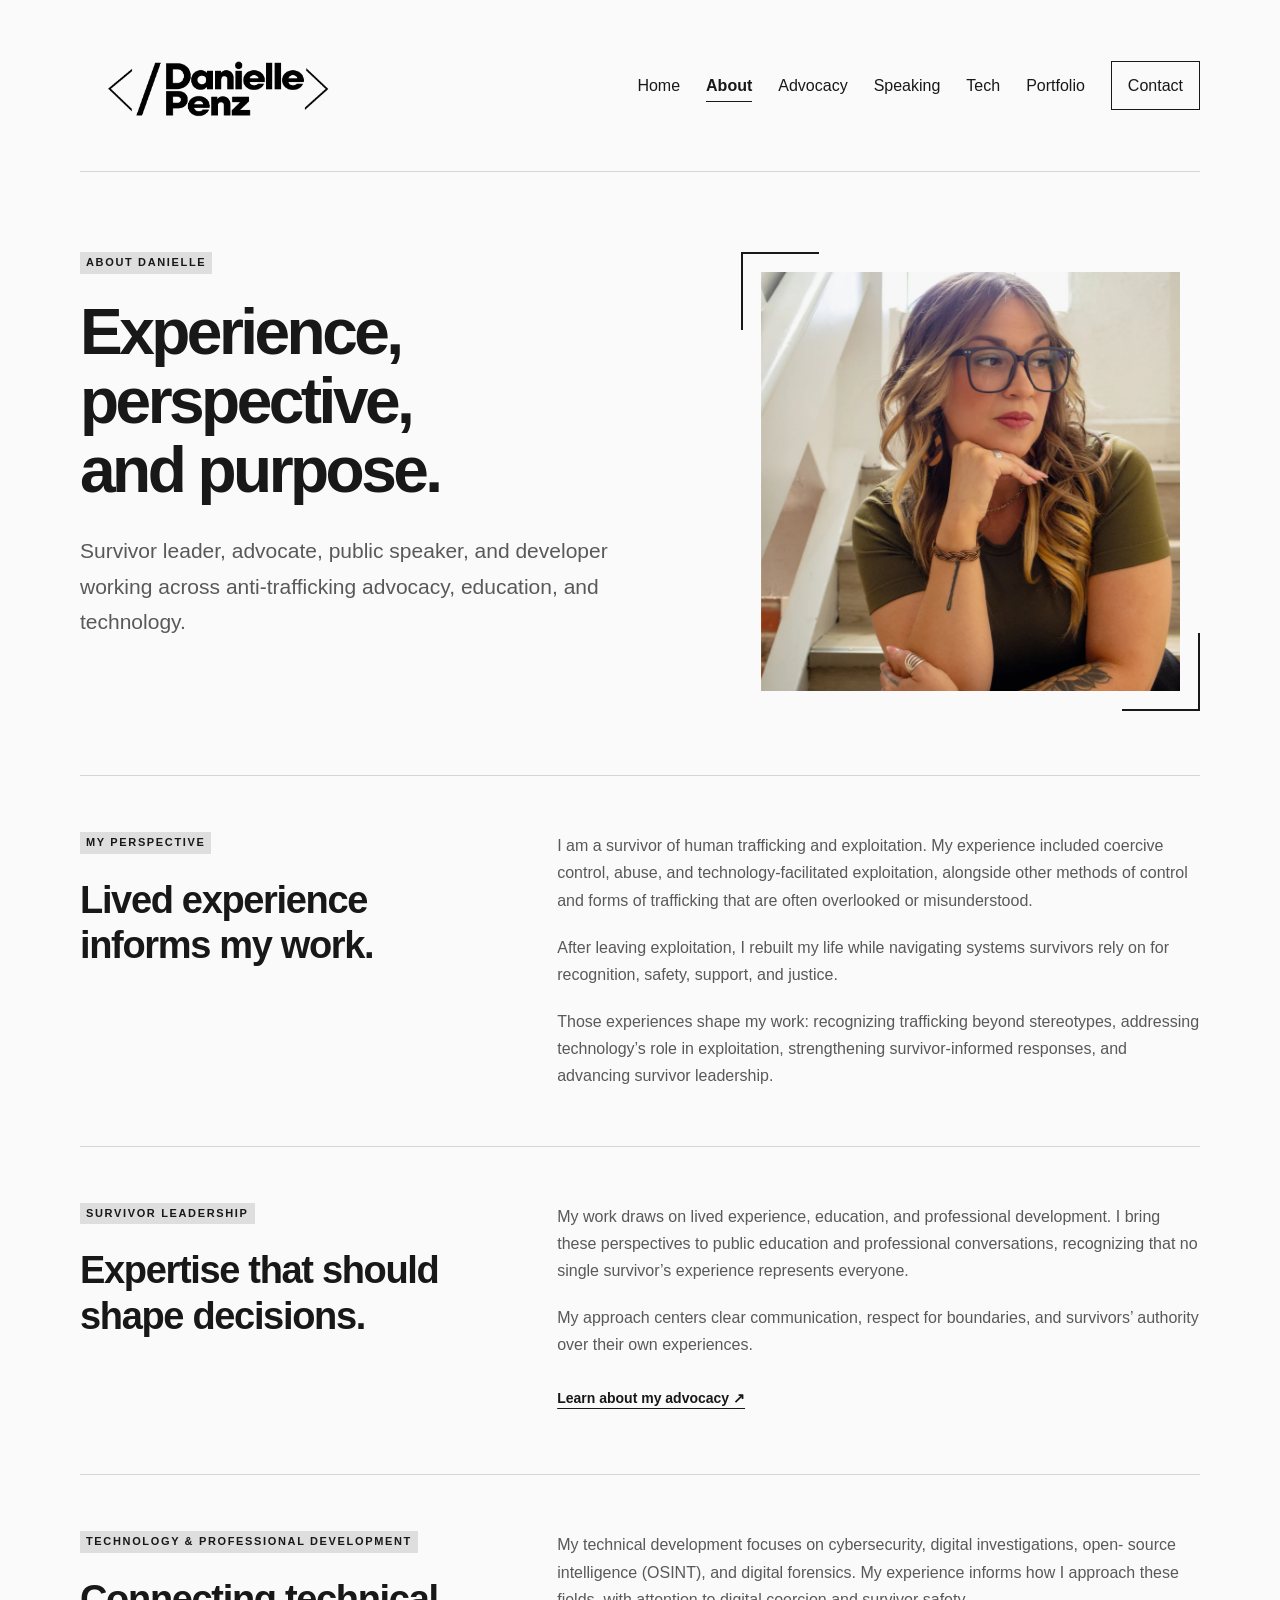
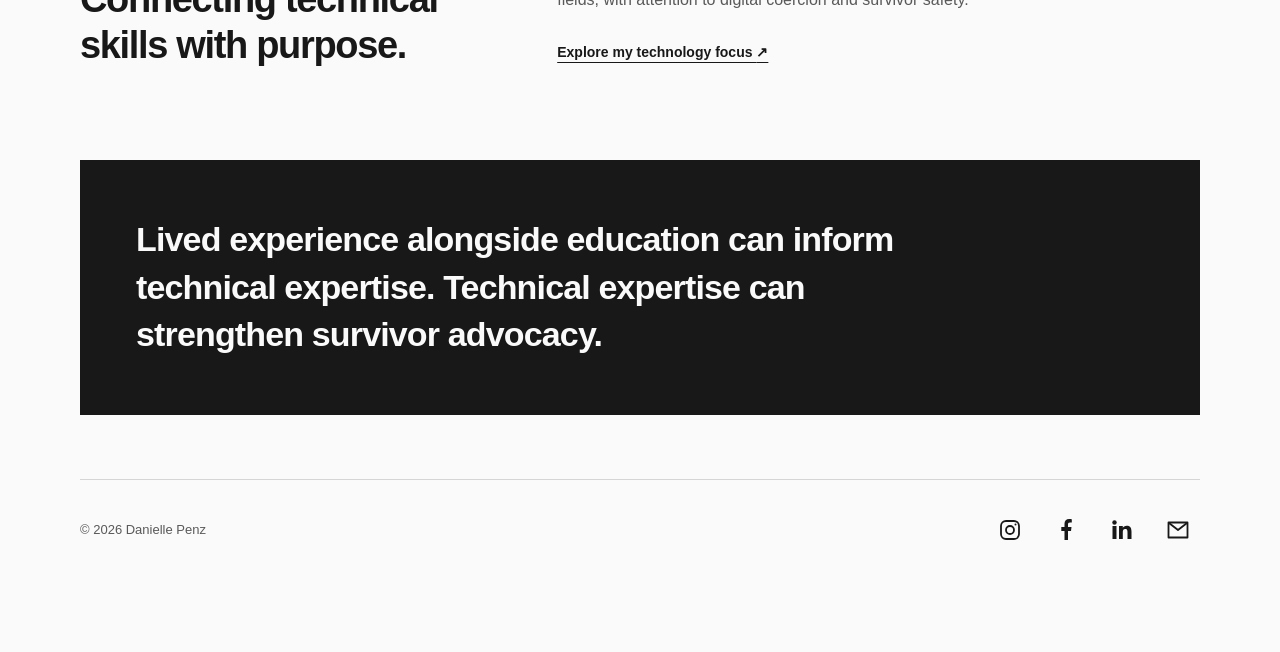
==== commit 4641eee8: "Open external social links in new tabs" ====
--- a/about.html
+++ b/about.html
@@ -133,7 +133,7 @@
         <p>&copy; 2026 Danielle Penz</p>
 
         <div class="social-links" role="group" aria-label="Connect with Danielle">
-            <a href="https://www.instagram.com/dani.elle.penz/" aria-label="Danielle Penz on Instagram">
+            <a href="https://www.instagram.com/dani.elle.penz/" target="_blank" rel="noopener noreferrer" aria-label="Danielle Penz on Instagram">
                 <svg viewBox="0 0 24 24" fill="none" stroke="currentColor" stroke-width="1.8" aria-hidden="true"
                     focusable="false">
                     <rect x="3" y="3" width="18" height="18" rx="5" />
@@ -142,14 +142,14 @@
                 </svg>
             </a>
 
-            <a href="https://www.facebook.com/dani.elle.455658" aria-label="Danielle Penz on Facebook">
+            <a href="https://www.facebook.com/dani.elle.455658" target="_blank" rel="noopener noreferrer" aria-label="Danielle Penz on Facebook">
                 <svg viewBox="0 0 24 24" fill="currentColor" aria-hidden="true" focusable="false">
                     <path
                         d="M14 22v-9h3l.5-4H14V6.5c0-1.2.4-2 2-2h1.8V1.2C17.5 1.1 16.4 1 15.1 1 12.3 1 10.5 2.7 10.5 5.8V9H7.3v4h3.2v9H14Z" />
                 </svg>
             </a>
 
-            <a href="https://www.linkedin.com/in/daniellepenz" aria-label="Danielle Penz on LinkedIn">
+            <a href="https://www.linkedin.com/in/daniellepenz" target="_blank" rel="noopener noreferrer" aria-label="Danielle Penz on LinkedIn">
                 <svg viewBox="0 0 24 24" fill="currentColor" aria-hidden="true" focusable="false">
                     <circle cx="4.5" cy="4.5" r="2.2" />
                     <path
--- a/css/style.css
+++ b/css/style.css
@@ -84,10 +84,38 @@
   text-decoration: none;
 }
 
-nav a:hover,
-nav a[aria-current="page"] {
-  text-decoration: underline;
-  text-decoration-thickness: 1px;
+nav a {
+  position: relative;
+  --underline-inset: 0px;
+}
+
+nav a::after {
+  content: "";
+  position: absolute;
+  left: var(--underline-inset);
+  right: var(--underline-inset);
+  bottom: 5px;
+  height: 1px;
+  background: currentColor;
+  transform: scaleX(0);
+  transform-origin: left;
+  pointer-events: none;
+}
+
+nav a:hover::after,
+nav a:focus-visible::after,
+nav a[aria-current="page"]::after {
+  transform: scaleX(1);
+}
+
+.site-header nav a[href="contact.html"] {
+  --underline-inset: 16px;
+}
+
+@media (prefers-reduced-motion: no-preference) {
+  nav a::after {
+    transition: transform 180ms ease-out;
+  }
 }
 
 nav a[aria-current="page"] {
@@ -128,6 +156,12 @@
 }
 
 .eyebrow {
+  display: block;
+  width: fit-content;
+  max-width: 100%;
+  padding: 2px 6px;
+  background: #dedede;
+  color: var(--text);
   margin: 0 0 24px;
   font-size: 11px;
   font-weight: 700;
@@ -446,7 +480,7 @@
 }
 
 .callout .eyebrow {
-  color: #bdbdbd;
+  color: var(--text);
 }
 
 .callout h2 {
@@ -1551,3 +1585,9 @@
     animation: logo-press 220ms ease-out;
   }
 }
+
+a,
+button,
+summary {
+  -webkit-tap-highlight-color: rgb(0 0 0 / 12%);
+}
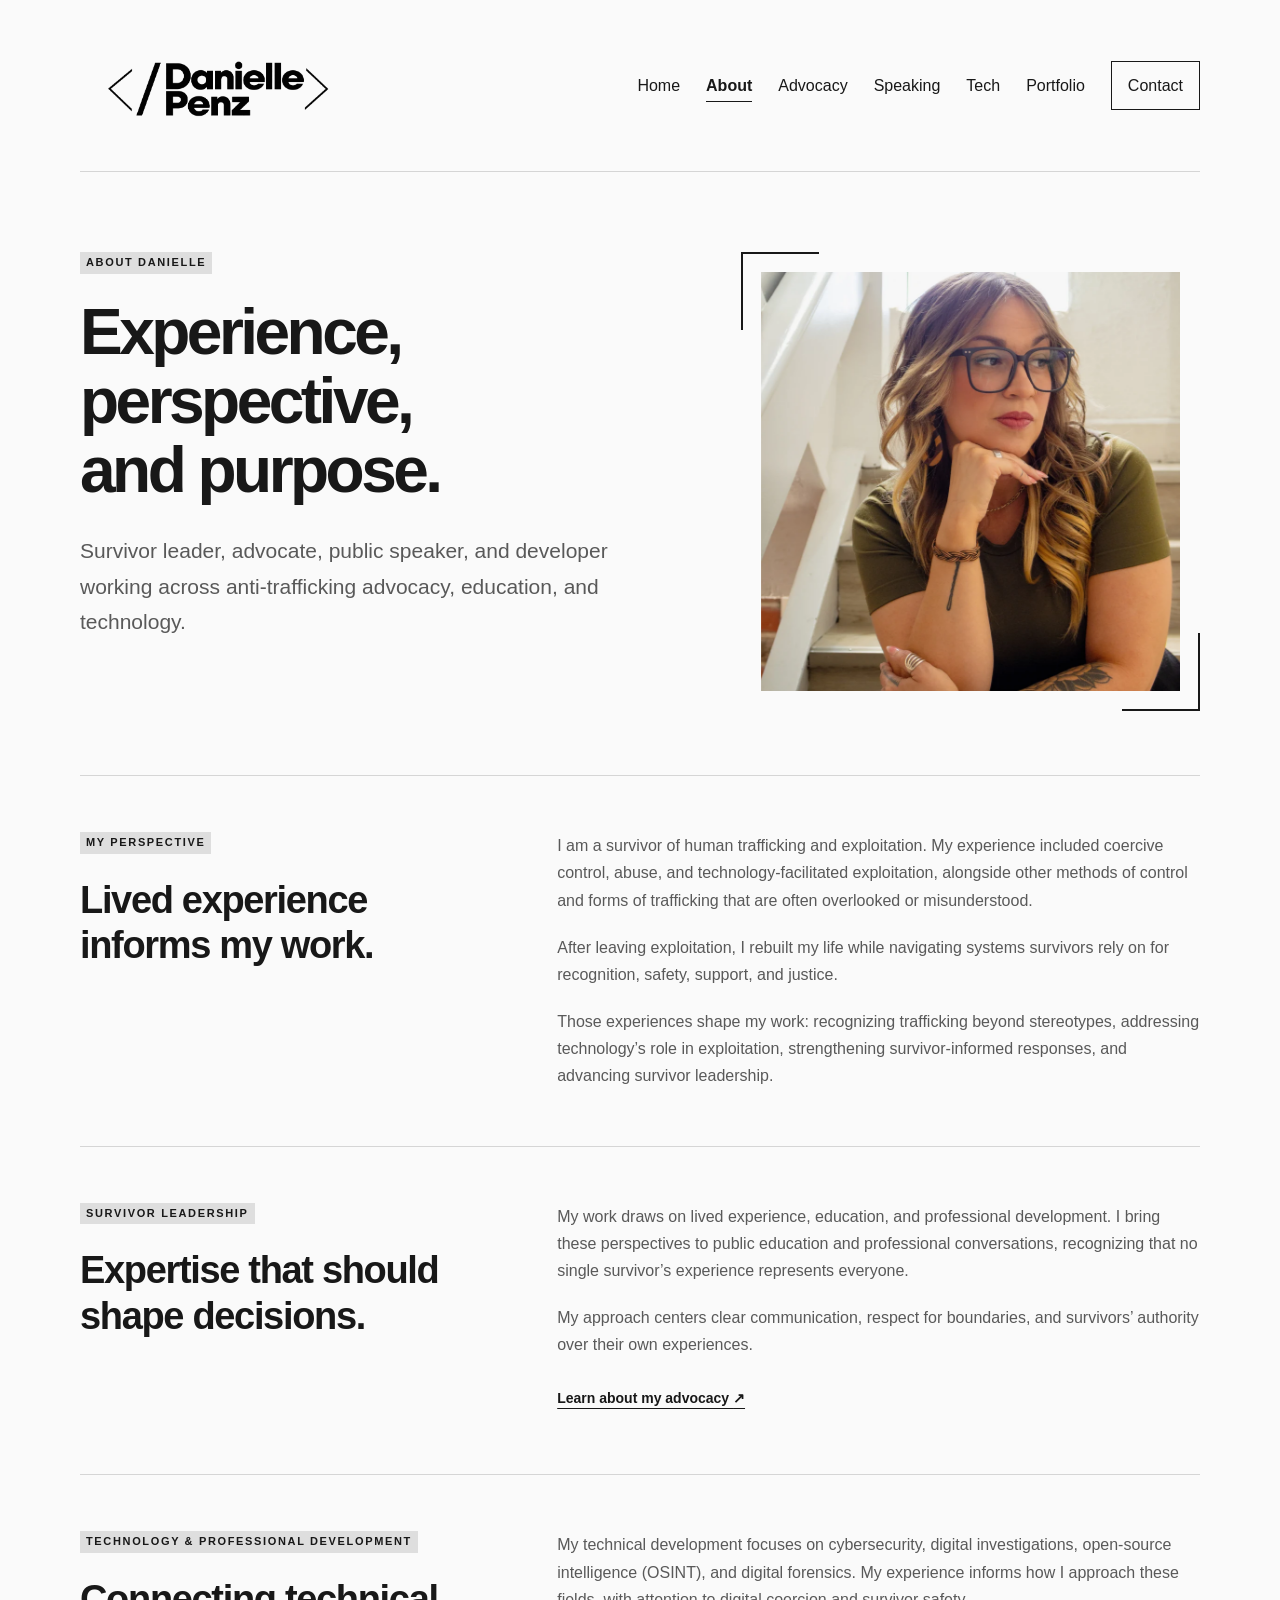
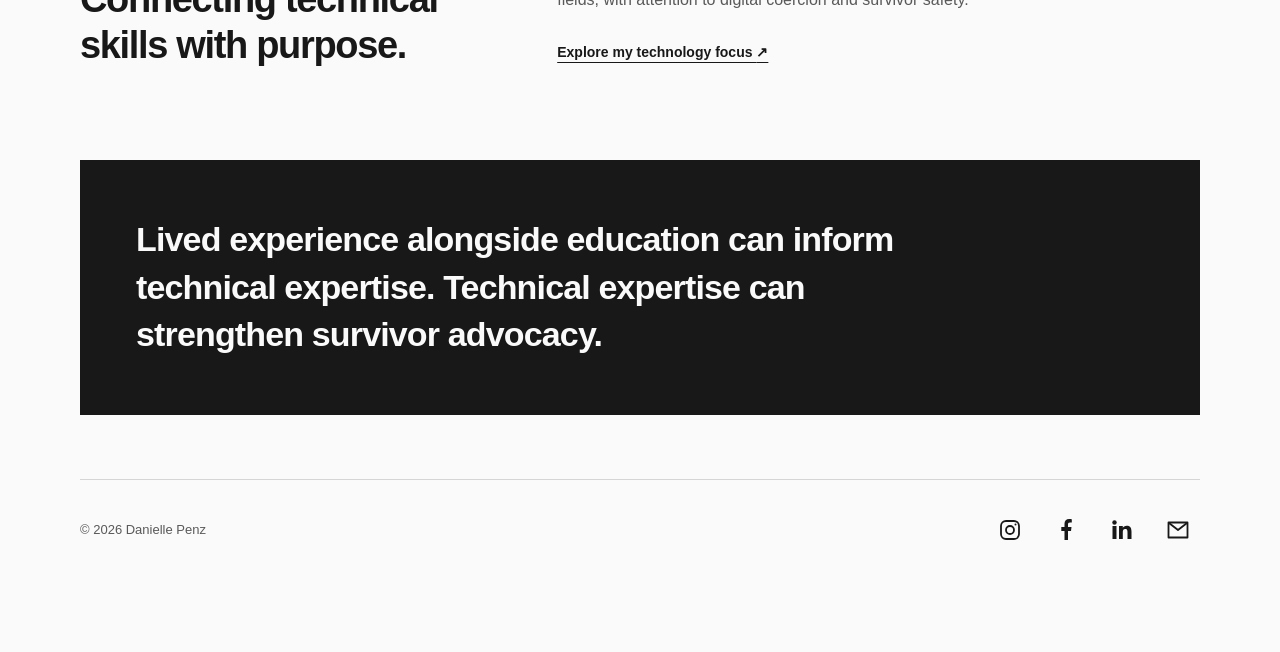
==== commit fc56b293: "Align contact guidance and correct technical terminology" ====
--- a/about.html
+++ b/about.html
@@ -109,8 +109,7 @@
 
             <div class="prose">
                 <p>
-                    My technical development focuses on cybersecurity, digital investigations, open-
-                    source intelligence (OSINT), and digital forensics. My experience informs how I
+                    My technical development focuses on cybersecurity, digital investigations, open-source intelligence (OSINT), and digital forensics. My experience informs how I
                     approach these fields, with attention to digital coercion and survivor safety.
                 </p>
 
@@ -157,7 +156,7 @@
                 </svg>
             </a>
 
-            <a href="mailto:danielle.penz123@gmail.com" aria-label="Email Danielle Penz">
+            <a href="contact.html" aria-label="Contact Danielle Penz">
                 <svg viewBox="0 0 24 24" fill="none" stroke="currentColor" stroke-width="1.8" stroke-linecap="round"
                     stroke-linejoin="round" aria-hidden="true" focusable="false">
                     <rect x="2.5" y="4.5" width="19" height="15" />
--- a/css/style.css
+++ b/css/style.css
@@ -1591,3 +1591,194 @@
 summary {
   -webkit-tap-highlight-color: rgb(0 0 0 / 12%);
 }
+
+/* Contact form controls stay within the existing inquiry card. */
+.contact-page .contact-form,
+.contact-page .contact-form-field,
+.contact-page .contact-form-details {
+  display: grid;
+  gap: 10px;
+  min-width: 0;
+}
+
+.contact-page .contact-form {
+  gap: 20px;
+}
+
+.contact-page .contact-form label,
+.contact-page .contact-form legend {
+  font-size: 14px;
+  font-weight: 700;
+}
+
+.contact-page .contact-form-details {
+  margin: 0;
+  padding: 20px 0 0;
+  border: 0;
+  border-top: 1px solid var(--line);
+  gap: 16px;
+}
+
+.contact-page .contact-form legend {
+  padding: 0 0 8px;
+}
+
+.contact-page .contact-form input,
+.contact-page .contact-form select,
+.contact-page .contact-form textarea {
+  width: 100%;
+  min-width: 0;
+  padding: 12px;
+  border: 1px solid var(--line);
+  border-radius: 0;
+  background: var(--background);
+  color: var(--text);
+  font: inherit;
+  font-size: 16px;
+}
+
+.contact-page .contact-form textarea {
+  resize: vertical;
+}
+
+.contact-page .contact-form :is(input, select, textarea, button):focus-visible {
+  outline: 2px solid var(--text);
+  outline-offset: 4px;
+}
+
+.contact-page .contact-form .button {
+  min-height: 54px;
+  font-family: inherit;
+  cursor: pointer;
+}
+
+.contact-page .contact-form .button:disabled {
+  opacity: 0.65;
+  cursor: wait;
+}
+
+.contact-page .contact-form-status {
+  margin: 0;
+  color: var(--muted);
+  font-size: 14px;
+  overflow-wrap: anywhere;
+}
+
+/* Contact layout: source order stays intro, form, then guidance. */
+.contact-page .contact-layout {
+  grid-template-columns: minmax(0, 1fr) minmax(0, 1.4fr);
+  grid-template-areas: "intro form" "guides form";
+  grid-template-rows: min-content 1fr;
+  row-gap: 40px;
+}
+
+.contact-page .contact-intro {
+  grid-area: intro;
+}
+
+.contact-page .inquiry-card {
+  grid-area: form;
+}
+
+.contact-page .contact-layout > .inquiry-guides {
+  grid-area: guides;
+  grid-template-columns: minmax(0, 1fr);
+  gap: 32px;
+  margin-bottom: 0;
+}
+
+.contact-page .contact-form {
+  container-type: inline-size;
+  container-name: contact-form;
+}
+
+.contact-page .contact-form-identity {
+  display: grid;
+  grid-template-columns: minmax(0, 1fr);
+  gap: 20px;
+}
+
+@container contact-form (min-width: 480px) {
+  .contact-page .contact-form-identity {
+    grid-template-columns: repeat(2, minmax(0, 1fr));
+  }
+}
+
+.contact-page .contact-form-status:not([data-state]) {
+  position: absolute;
+  width: 1px;
+  height: 1px;
+  padding: 0;
+  overflow: hidden;
+  clip-path: inset(50%);
+}
+
+.contact-page .contact-form-success-heading {
+  display: none;
+}
+
+.contact-page .contact-form-status[data-state="success"] {
+  position: relative;
+  padding: 18px 20px;
+  border: 1px solid var(--line);
+  background: var(--background);
+  color: var(--text);
+}
+
+.contact-page .contact-form-status[data-state="success"]::before,
+.contact-page .contact-form-status[data-state="success"]::after {
+  position: absolute;
+  width: 12px;
+  height: 12px;
+  content: "";
+  pointer-events: none;
+}
+
+.contact-page .contact-form-status[data-state="success"]::before {
+  inset: -1px auto auto -1px;
+  border-top: 1px solid var(--text);
+  border-left: 1px solid var(--text);
+}
+
+.contact-page .contact-form-status[data-state="success"]::after {
+  inset: auto -1px -1px auto;
+  border-right: 1px solid var(--text);
+  border-bottom: 1px solid var(--text);
+}
+
+.contact-page .contact-form-status[data-state="success"] .contact-form-success-heading {
+  display: flex;
+  align-items: center;
+  gap: 10px;
+  margin-bottom: 10px;
+  font-size: 11px;
+  font-weight: 700;
+  letter-spacing: 0.13em;
+  line-height: 1.5;
+}
+
+.contact-page .contact-form-success-heading svg {
+  width: 22px;
+  height: 22px;
+  flex-shrink: 0;
+}
+
+.contact-page .contact-form-status[data-state="error"] {
+  padding-left: 12px;
+  border-left: 2px solid var(--text);
+  color: var(--text);
+}
+
+@media (max-width: 900px) {
+  .contact-page .contact-layout {
+    grid-template-columns: minmax(0, 1fr);
+    grid-template-areas: "intro" "form" "guides";
+    grid-template-rows: auto;
+  }
+}
+
+@media (min-width: 901px) {
+  .contact-page #main-content > .contact-layout {
+    padding-bottom: 24px;
+  }
+}
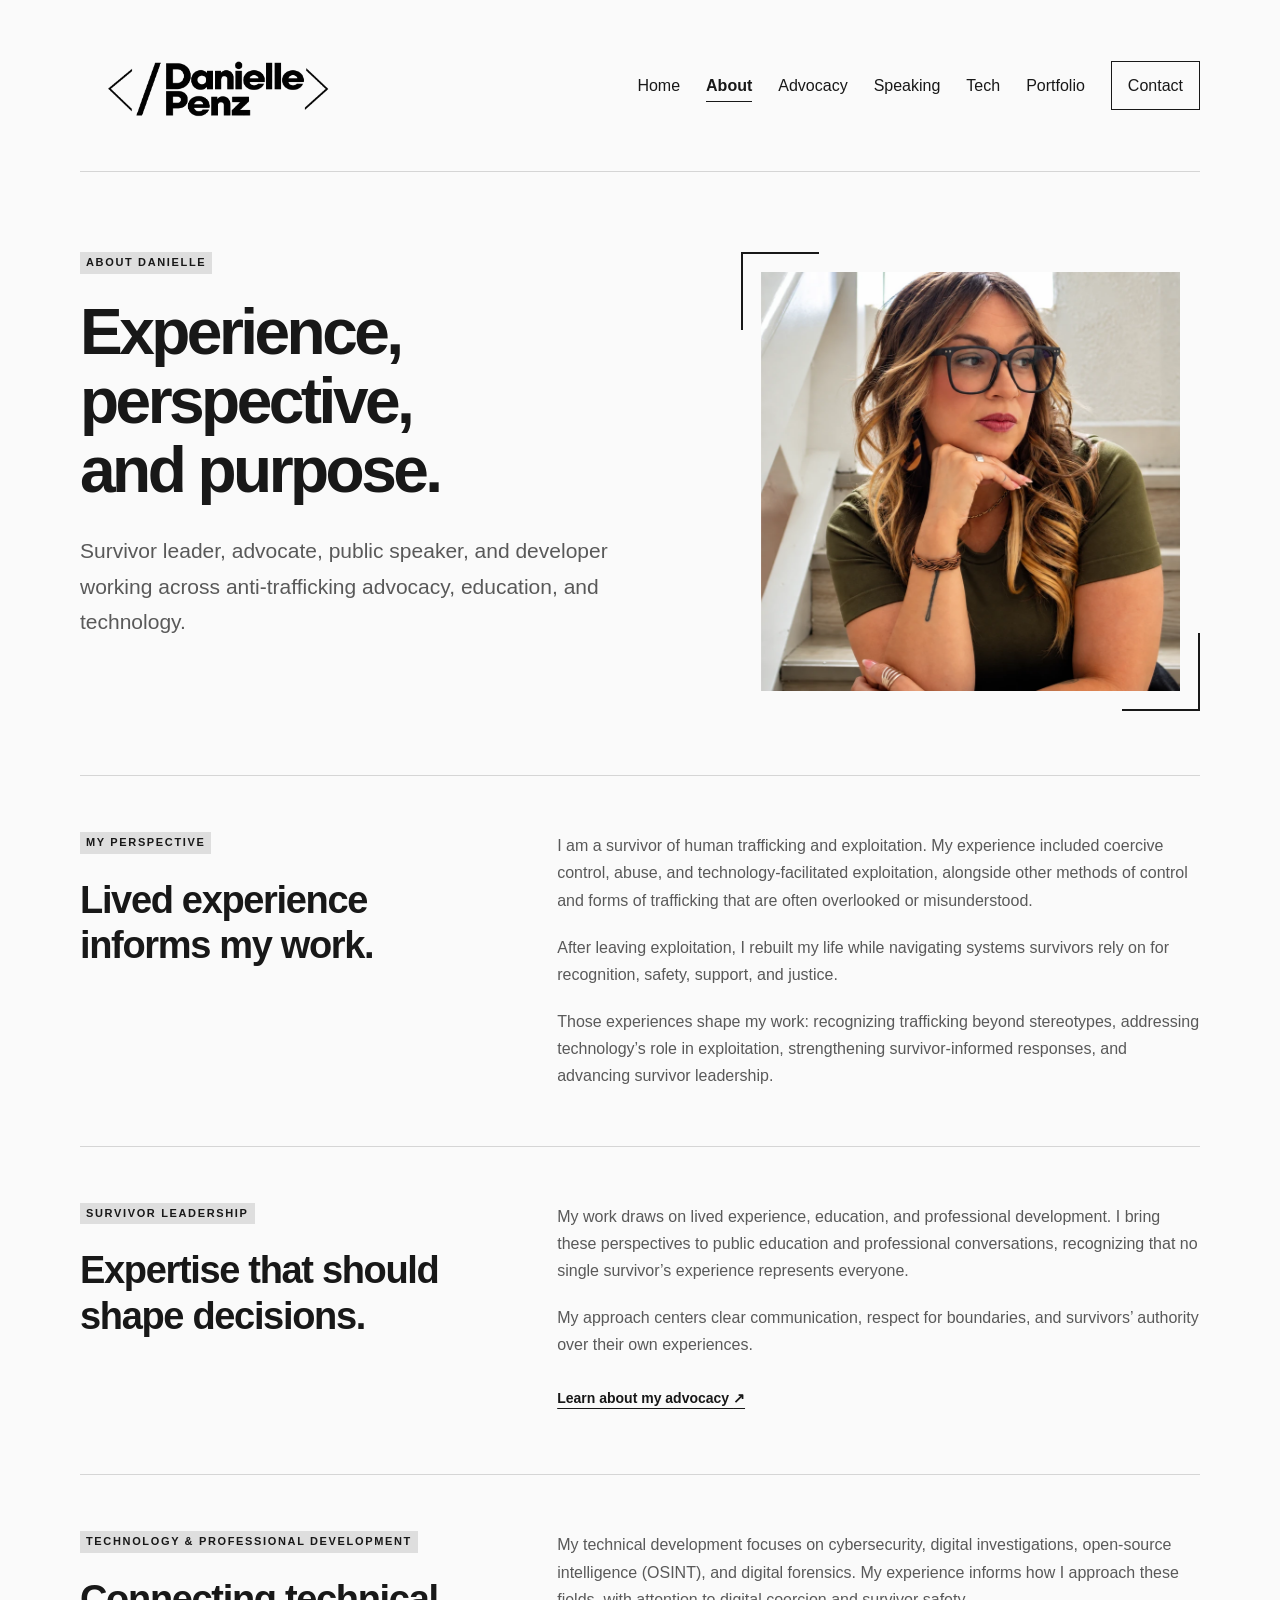
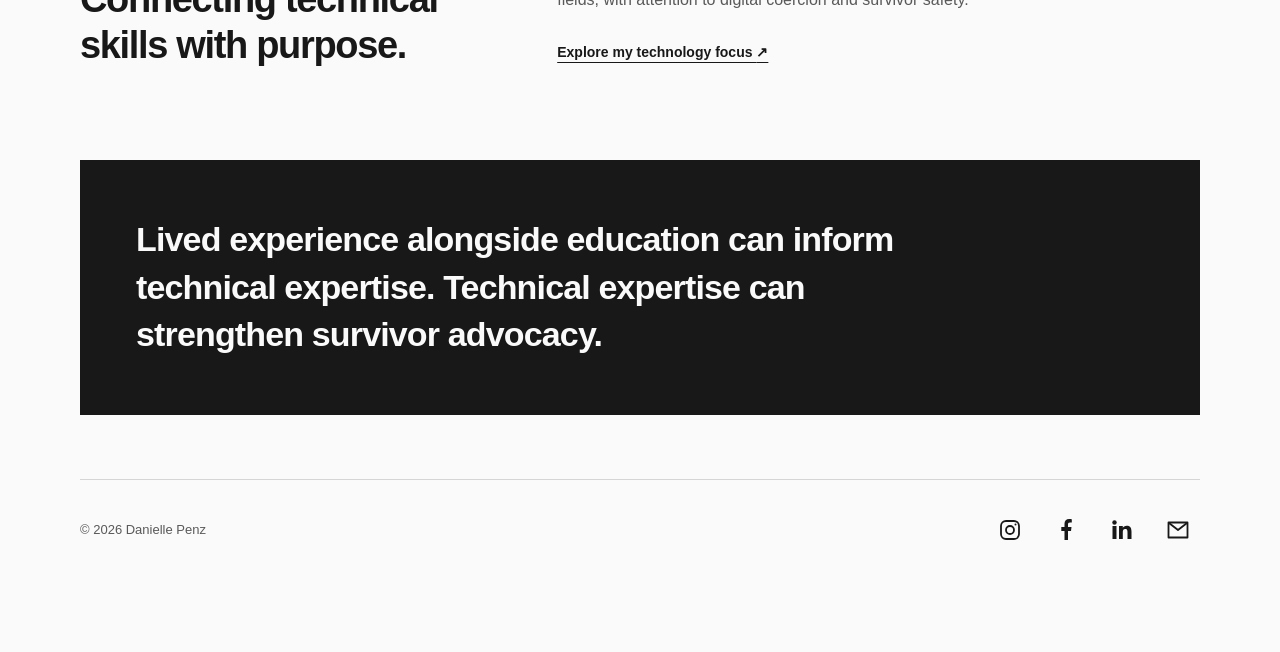
==== commit 63814bc2: "Replace about portrait with optimized stairwell photograph" ====
--- a/about.html
+++ b/about.html
@@ -45,7 +45,7 @@
             </div>
 
             <figure class="editorial-portrait">
-                <img src="images/danielle-about.webp" alt="Danielle Penz seated beside a window" width="900"
+                <img src="images/danielle-about-stairwell.webp" alt="Danielle Penz seated on stairs with her chin resting on her hand" width="900"
                     height="900" fetchpriority="high" loading="eager">
             </figure>
         </section>
--- a/css/style.css
+++ b/css/style.css
@@ -1629,7 +1629,7 @@
   width: 100%;
   min-width: 0;
   padding: 12px;
-  border: 1px solid var(--line);
+  border: 1px solid #8e8e8e;
   border-radius: 0;
   background: var(--background);
   color: var(--text);
